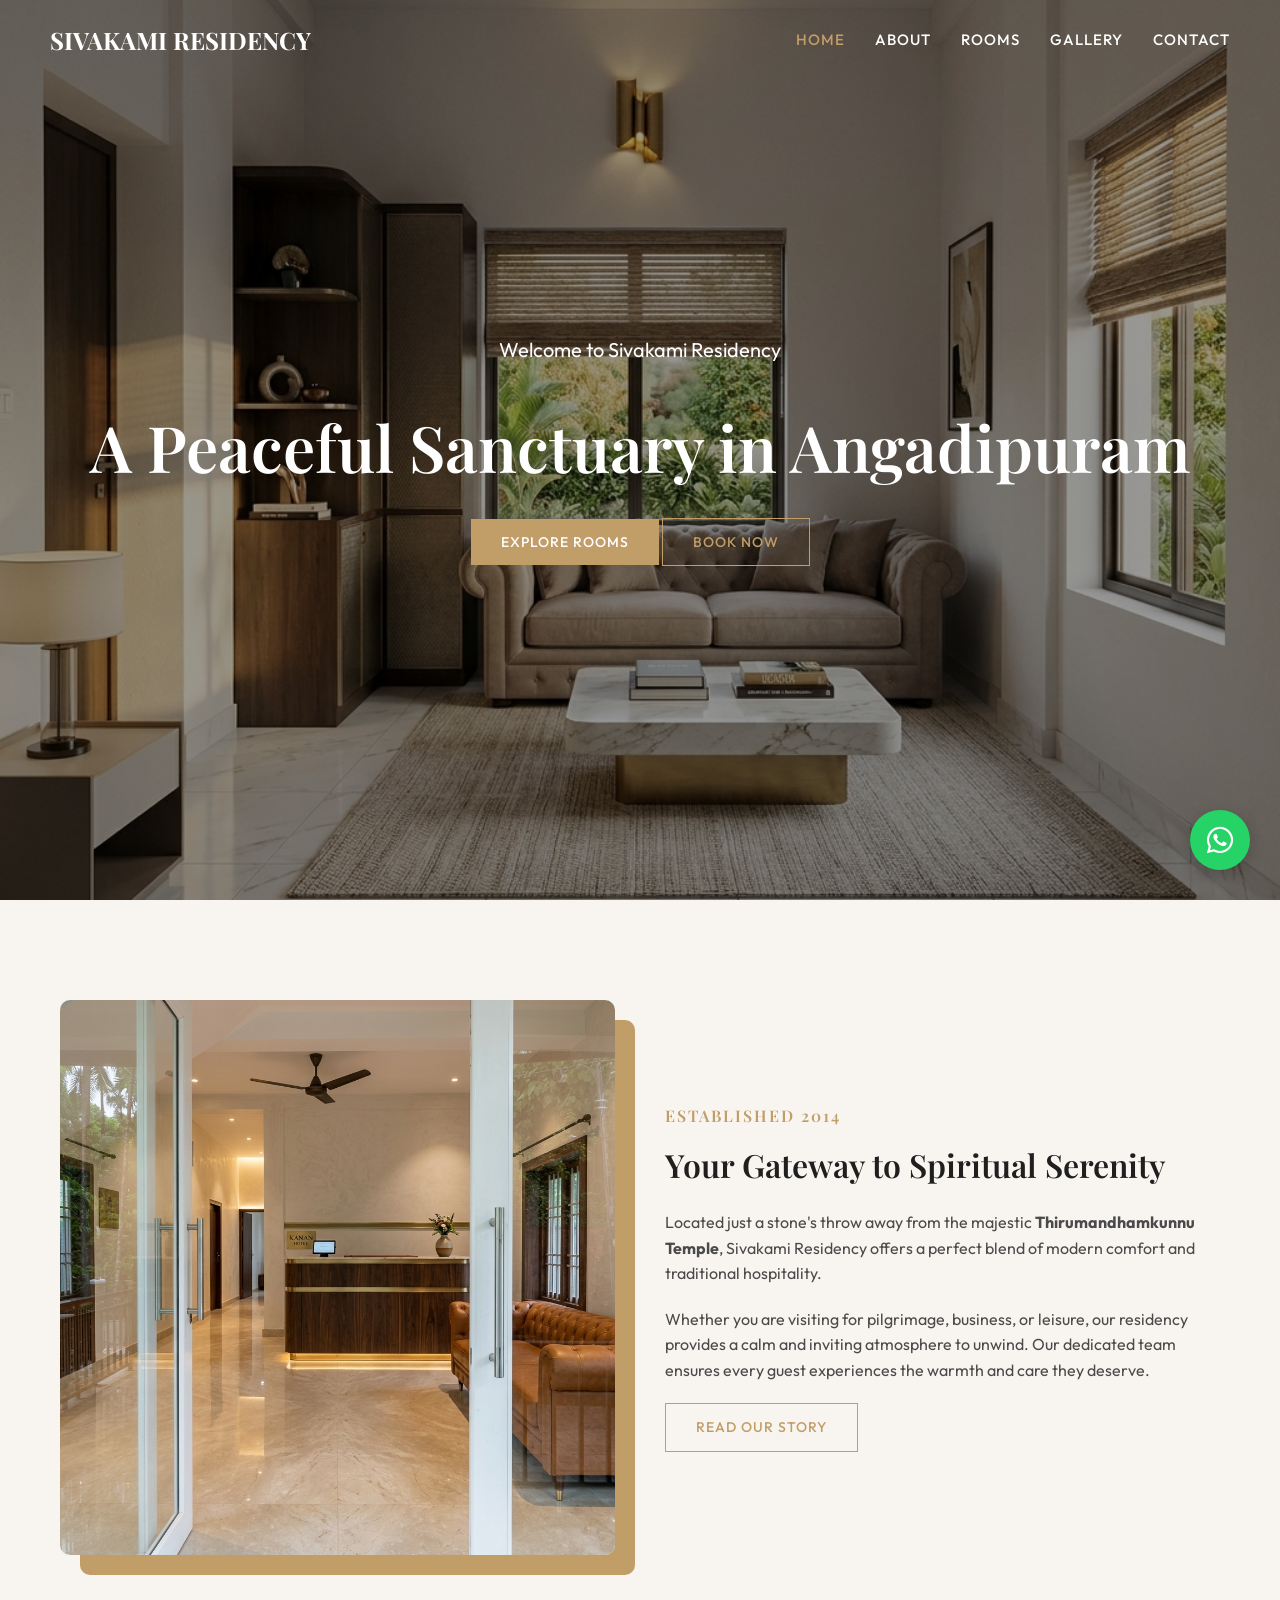
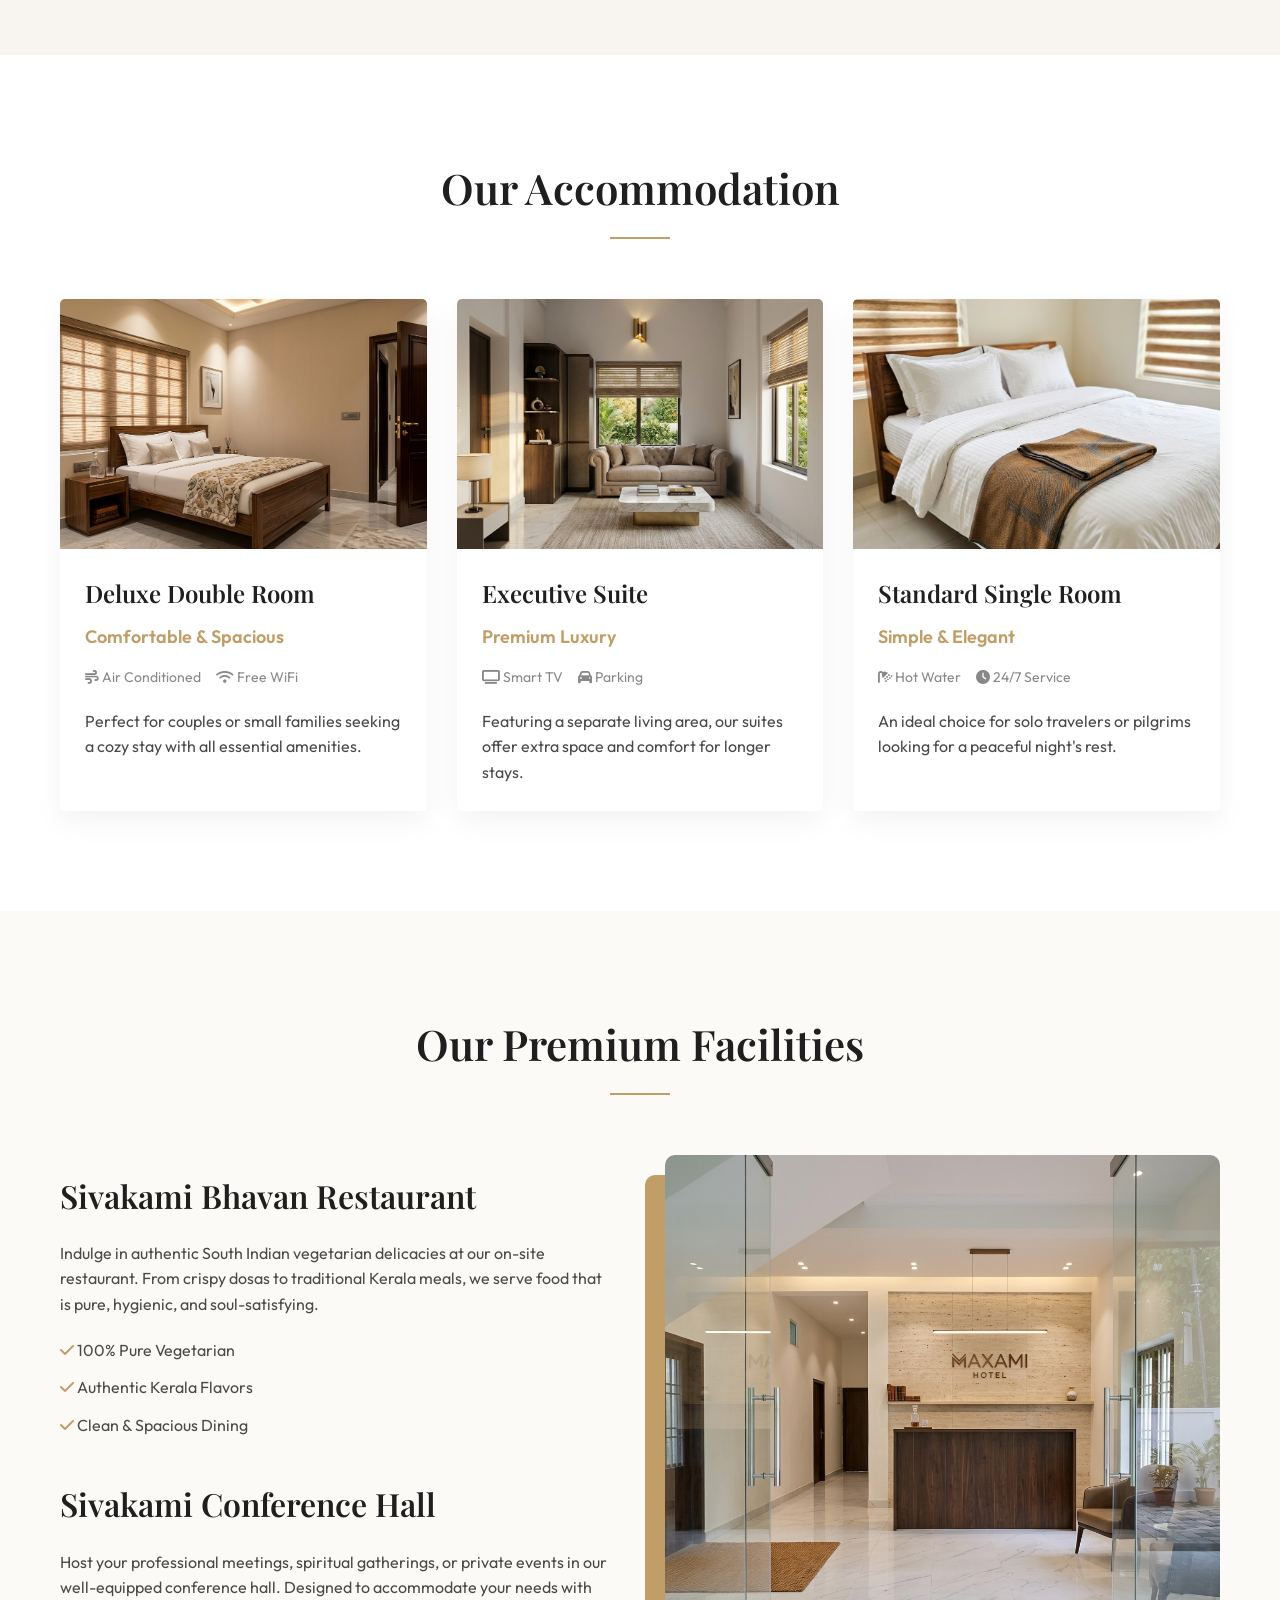
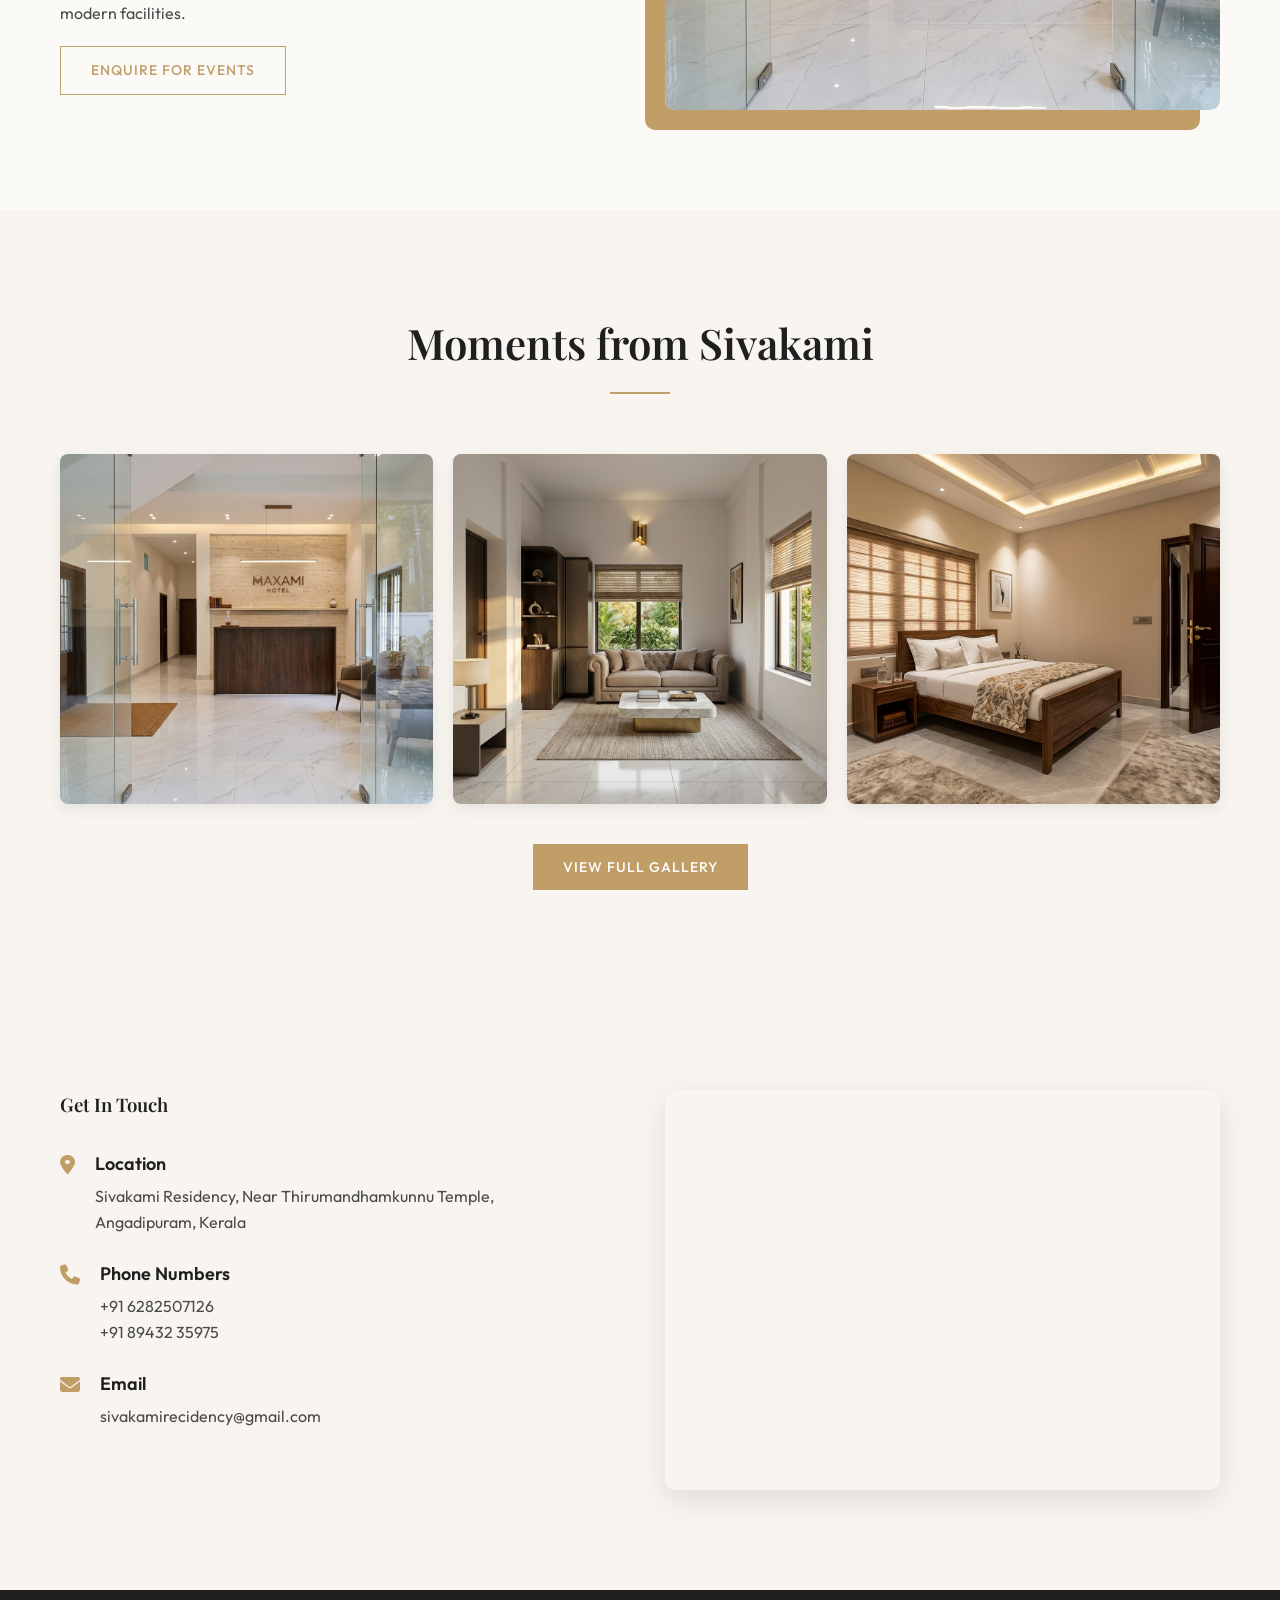
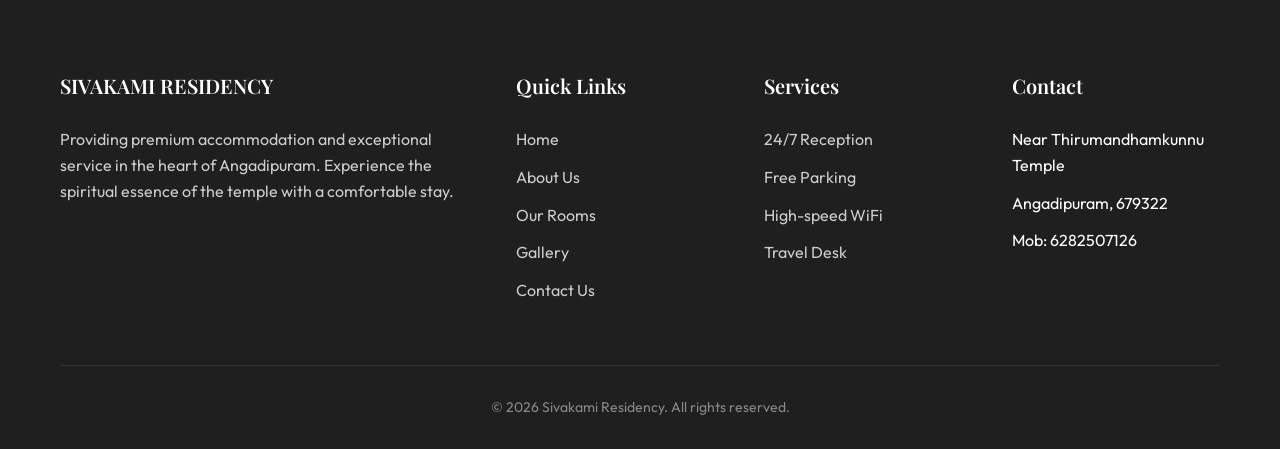
==== index.html @ 42673517 "File Upload" ====
<!DOCTYPE html>
<html lang="en">

<head>
    <meta charset="UTF-8">
    <meta name="viewport" content="width=device-width, initial-scale=1.0">
    <title>Sivakami Residency | Premium Stay near Thirumandhamkunnu Temple, Angadipuram</title>
    <meta name="description"
        content="Experience a peaceful and comfortable stay at Sivakami Residency, located near the historic Thirumandhamkunnu Temple in Angadipuram. Modern amenities, serene environment.">
    <link rel="canonical" href="https://sivakamiresidency.com/">

    <!-- Open Graph / Facebook -->
    <meta property="og:type" content="website">
    <meta property="og:url" content="https://sivakamiresidency.com/">
    <meta property="og:title" content="Sivakami Residency | Premium Stay near Thirumandhamkunnu Temple">
    <meta property="og:description"
        content="Experience a peaceful and comfortable stay at Sivakami Residency, located near the historic Thirumandhamkunnu Temple in Angadipuram.">
    <meta property="og:image" content="https://sivakamiresidency.com/assets/images/living_room.webp">

    <!-- Twitter -->
    <meta property="twitter:card" content="summary_large_image">
    <meta property="twitter:url" content="https://sivakamiresidency.com/">
    <meta property="twitter:title" content="Sivakami Residency | Premium Stay near Thirumandhamkunnu Temple">
    <meta property="twitter:description"
        content="Experience a peaceful and comfortable stay at Sivakami Residency, located near the historic Thirumandhamkunnu Temple in Angadipuram.">
    <meta property="twitter:image" content="https://sivakamiresidency.com/assets/images/living_room.webp">

    <link rel="preconnect" href="https://fonts.googleapis.com">
    <link rel="preconnect" href="https://fonts.gstatic.com" crossorigin>
    <link rel="stylesheet" href="css/style.css">
    <link rel="stylesheet" href="https://cdnjs.cloudflare.com/ajax/libs/font-awesome/6.4.0/css/all.min.css"
        integrity="sha512-iecdLmaskl7CVkqkXNQ/ZH/XLlvWZOJyj7Yy7tcenmpD1ypASozpmT/E0iPtmFIB46ZmdtAc9eNBvH0H/ZpiBw=="
        crossorigin="anonymous" referrerpolicy="no-referrer" />
</head>

<body>

    <!-- Floating WhatsApp -->
    <a href="https://wa.me/916282507126" class="whatsapp-float" target="_blank" rel="noopener"
        aria-label="Chat with us on WhatsApp">
        <i class="fa-brands fa-whatsapp" aria-hidden="true"></i>
    </a>

    <!-- Navbar -->
    <nav id="navbar">
        <a href="#" class="logo">SIVAKAMI RESIDENCY</a>
        <ul class="nav-links">
            <li><a href="index.html" class="active">Home</a></li>
            <li><a href="about.html">About</a></li>
            <li><a href="rooms.html">Rooms</a></li>
            <li><a href="gallery.html">Gallery</a></li>
            <li><a href="contact.html">Contact</a></li>
        </ul>
        <button class="mobile-toggle" id="mobile-toggle" aria-label="Toggle Navigation Menu">
            <i class="fa-solid fa-bars" aria-hidden="true"></i>
        </button>
    </nav>

    <!-- Hero Section -->
    <section id="home" class="hero">
        <div class="hero-content">
            <p>Welcome to Sivakami Residency</p>
            <h1>A Peaceful Sanctuary in Angadipuram</h1>
            <div class="hero-btns">
                <a href="#rooms" class="btn">Explore Rooms</a>
                <a href="#contact" class="btn btn-outline">Book Now</a>
            </div>
        </div>
    </section>

    <!-- About Section -->
    <section id="about">
        <div class="container">
            <div class="about-grid">
                <div class="about-image">
                    <img src="assets/images/reception_1.webp" alt="Sivakami Residency Reception">
                </div>
                <div class="about-text">
                    <p class="serif" style="color: var(--primary); letter-spacing: 2px; margin-bottom: 10px;">ESTABLISHED 2014</p>
                    <h3>Your Gateway to Spiritual Serenity</h3>
                    <p>Located just a stone's throw away from the majestic <strong>Thirumandhamkunnu Temple</strong>,
                        Sivakami Residency offers a perfect blend of modern comfort and traditional hospitality.</p>
                    <p>Whether you are visiting for pilgrimage, business, or leisure, our residency provides a calm and
                        inviting atmosphere to unwind. Our dedicated team ensures every guest experiences the warmth and
                        care they deserve.</p>
                    <a href="about.html" class="btn btn-outline">Read Our Story</a>
                </div>
            </div>
        </div>
    </section>

    <!-- Accommodation Section -->
    <section id="rooms" style="background-color: #fff;">
        <div class="container">
            <div class="section-title">
                <h2>Our Accommodation</h2>
                <div class="divider"></div>
            </div>
            <div class="room-grid">
                <!-- Room 1 -->
                <div class="room-card">
                    <div class="room-img">
                        <img src="assets/images/bedroom_1.webp" alt="Deluxe Double Room Interior" loading="lazy">
                    </div>
                    <div class="room-info">
                        <h3>Deluxe Double Room</h3>
                        <span class="price">Comfortable & Spacious</span>
                        <div class="room-features">
                            <span><i class="fa-solid fa-wind"></i> Air Conditioned</span>
                            <span><i class="fa-solid fa-wifi"></i> Free WiFi</span>
                        </div>
                        <p>Perfect for couples or small families seeking a cozy stay with all essential amenities.</p>
                    </div>
                </div>
                <!-- Room 2 -->
                <div class="room-card">
                    <div class="room-img">
                        <img src="assets/images/living_room.webp" alt="Executive Suite Living Area" loading="lazy">
                    </div>
                    <div class="room-info">
                        <h3>Executive Suite</h3>
                        <span class="price">Premium Luxury</span>
                        <div class="room-features">
                            <span><i class="fa-solid fa-tv"></i> Smart TV</span>
                            <span><i class="fa-solid fa-car"></i> Parking</span>
                        </div>
                        <p>Featuring a separate living area, our suites offer extra space and comfort for longer stays.
                        </p>
                    </div>
                </div>
                <!-- Room 3 -->
                <div class="room-card">
                    <div class="room-img">
                        <img src="assets/images/bed_close.webp" alt="Standard Single Room Bed" loading="lazy">
                    </div>
                    <div class="room-info">
                        <h3>Standard Single Room</h3>
                        <span class="price">Simple & Elegant</span>
                        <div class="room-features">
                            <span><i class="fa-solid fa-shower"></i> Hot Water</span>
                            <span><i class="fa-solid fa-clock"></i> 24/7 Service</span>
                        </div>
                        <p>An ideal choice for solo travelers or pilgrims looking for a peaceful night's rest.</p>
                    </div>
                </div>
            </div>
        </div>
    </section>

    <!-- Facilities & Dining Section -->
    <section id="facilities" style="background-color: #fcfaf7;">
        <div class="container">
            <div class="section-title">
                <h2>Our Premium Facilities</h2>
                <div class="divider"></div>
            </div>
            <div class="about-grid" style="margin-top: 40px;">
                <div class="about-text">
                    <h3>Sivakami Bhavan Restaurant</h3>
                    <p>Indulge in authentic South Indian vegetarian delicacies at our on-site restaurant. From crispy dosas to traditional Kerala meals, we serve food that is pure, hygienic, and soul-satisfying.</p>
                    <ul class="footer-links" style="color: var(--text); margin-bottom: 20px;">
                        <li><i class="fa-solid fa-check" style="color: var(--primary);"></i> 100% Pure Vegetarian</li>
                        <li><i class="fa-solid fa-check" style="color: var(--primary);"></i> Authentic Kerala Flavors</li>
                        <li><i class="fa-solid fa-check" style="color: var(--primary);"></i> Clean & Spacious Dining</li>
                    </ul>
                    
                    <h3 style="margin-top: 40px;">Sivakami Conference Hall</h3>
                    <p>Host your professional meetings, spiritual gatherings, or private events in our well-equipped conference hall. Designed to accommodate your needs with modern facilities.</p>
                    <a href="#contact" class="btn btn-outline">Enquire for Events</a>
                </div>
                <div class="about-image">
                    <img src="assets/images/reception_2.webp" alt="Dining and Events at Sivakami" loading="lazy" style="box-shadow: -20px 20px 0 var(--primary);">
                </div>
            </div>
        </div>
    </section>

    <!-- Gallery Section Teaser -->
    <section id="gallery">
        <div class="container">
            <div class="section-title">
                <h2>Moments from Sivakami</h2>
                <div class="divider"></div>
            </div>
            <div class="gallery-grid">
                <div class="gallery-item"><img src="assets/images/reception_2.webp"
                        alt="Sivakami Residency Reception Area" loading="lazy"></div>
                <div class="gallery-item"><img src="assets/images/living_room.webp" alt="Residency Living Space"
                        loading="lazy"></div>
                <div class="gallery-item"><img src="assets/images/bedroom_1.webp" alt="Comfortable Bedroom View"
                        loading="lazy"></div>
            </div>
            <div style="text-align: center; margin-top: 40px;">
                <a href="gallery.html" class="btn">View Full Gallery</a>
            </div>
        </div>
    </section>

    <!-- Contact Section -->
    <section id="contact">
        <div class="container">
            <div class="contact-grid">
                <div class="contact-info">
                    <h3>Get In Touch</h3>
                    <div class="info-item">
                        <i class="fa-solid fa-location-dot"></i>
                        <div class="info-content">
                            <h4>Location</h4>
                            <p>Sivakami Residency, Near Thirumandhamkunnu Temple,<br>Angadipuram, Kerala</p>
                        </div>
                    </div>
                    <div class="info-item">
                        <i class="fa-solid fa-phone"></i>
                        <div class="info-content">
                            <h4>Phone Numbers</h4>
                            <p><a href="tel:+916282507126">+91 6282507126</a></p>
                            <p><a href="tel:+918943235975">+91 89432 35975</a></p>
                        </div>
                    </div>
                    <div class="info-item">
                        <i class="fa-solid fa-envelope"></i>
                        <div class="info-content">
                            <h4>Email</h4>
                            <p><a href="mailto:sivakamirecidency@gmail.com">sivakamirecidency@gmail.com</a></p>
                        </div>
                    </div>
                </div>
                <!-- Map Integration (Now on the right) -->
                <div class="map-container" style="border-radius: 10px; overflow: hidden; box-shadow: 0 10px 30px rgba(0,0,0,0.1); height: 100%; min-height: 400px;">
                    <iframe 
                        src="https://maps.google.com/maps?q=10.980045844305605,76.20141394232101&z=17&t=k&output=embed" 
                        width="100%" 
                        height="100%" 
                        style="border:0;" 
                        allowfullscreen="" 
                        loading="lazy" 
                        referrerpolicy="no-referrer-when-downgrade">
                    </iframe>
                </div>
            </div>
        </div>
    </section>

    <!-- Footer -->
    <footer>
        <div class="container">
            <div class="footer-grid">
                <div class="footer-col">
                    <h4 class="serif">SIVAKAMI RESIDENCY</h4>
                    <p>Providing premium accommodation and exceptional service in the heart of Angadipuram. Experience
                        the spiritual essence of the temple with a comfortable stay.</p>
                </div>
                <div class="footer-col">
                    <h4>Quick Links</h4>
                    <ul class="footer-links">
                        <li><a href="index.html">Home</a></li>
                        <li><a href="about.html">About Us</a></li>
                        <li><a href="rooms.html">Our Rooms</a></li>
                        <li><a href="gallery.html">Gallery</a></li>
                        <li><a href="contact.html">Contact Us</a></li>
                    </ul>
                </div>
                <div class="footer-col">
                    <h4>Services</h4>
                    <ul class="footer-links">
                        <li><a href="#">24/7 Reception</a></li>
                        <li><a href="#">Free Parking</a></li>
                        <li><a href="#">High-speed WiFi</a></li>
                        <li><a href="#">Travel Desk</a></li>
                    </ul>
                </div>
                <div class="footer-col">
                    <h4>Contact</h4>
                    <ul class="footer-links">
                        <li>Near Thirumandhamkunnu Temple</li>
                        <li>Angadipuram, 679322</li>
                        <li>Mob: 6282507126</li>
                    </ul>
                </div>
            </div>
            <div class="footer-bottom">
                <p>&copy; 2026 Sivakami Residency. All rights reserved.</p>
            </div>
        </div>
    </footer>

    <script src="js/main.js"></script>
</body>

</html>
---- css/style.css ----
@import url('https://fonts.googleapis.com/css2?family=Playfair+Display:wght@400;600;700&family=Outfit:wght@300;400;500;600&display=swap');

:root {
    --primary: #C19D68;
    --primary-dark: #A6824D;
    --secondary: #1F1F1F;
    --text: #4A4A4A;
    --text-light: #888888;
    --bg: #F8F5F0;
    --white: #FFFFFF;
    --transition: all 0.3s ease;
    --header-height: 80px;
}

.whatsapp-float {
    position: fixed;
    bottom: 30px;
    right: 30px;
    width: 60px;
    height: 60px;
    background-color: #25d366;
    color: #fff;
    border-radius: 50%;
    display: flex;
    align-items: center;
    justify-content: center;
    font-size: 30px;
    box-shadow: 0 4px 15px rgba(0,0,0,0.2);
    z-index: 1001;
    transition: var(--transition);
}

.whatsapp-float:hover {
    transform: scale(1.1);
    background-color: #128c7e;
}

* {
    margin: 0;
    padding: 0;
    box-sizing: border-box;
}

html {
    scroll-behavior: smooth;
}

body {
    font-family: 'Outfit', sans-serif;
    color: var(--text);
    background-color: var(--bg);
    line-height: 1.6;
    overflow-x: hidden;
}

h1, h2, h3, h4, .serif {
    font-family: 'Playfair Display', serif;
    color: var(--secondary);
    font-weight: 600;
}

a {
    text-decoration: none;
    color: inherit;
    transition: var(--transition);
}

ul {
    list-style: none;
}

img {
    max-width: 100%;
    height: auto;
    display: block;
}

.container {
    max-width: 1200px;
    margin: 0 auto;
    padding: 0 20px;
}

.btn {
    display: inline-block;
    padding: 12px 30px;
    background-color: var(--primary);
    color: var(--white);
    font-weight: 500;
    border: none;
    cursor: pointer;
    transition: var(--transition);
    text-transform: uppercase;
    letter-spacing: 1px;
    font-size: 14px;
}

.btn:hover {
    background-color: var(--primary-dark);
    transform: translateY(-2px);
}

.btn-outline {
    background-color: transparent;
    border: 1px solid var(--primary);
    color: var(--primary);
}

.btn-outline:hover {
    background-color: var(--primary);
    color: var(--white);
}

/* Navbar */
nav {
    position: fixed;
    top: 0;
    left: 0;
    width: 100%;
    height: var(--header-height);
    display: flex;
    align-items: center;
    justify-content: space-between;
    padding: 0 50px;
    z-index: 1000;
    transition: var(--transition);
}

nav.scrolled {
    background-color: rgba(255, 255, 255, 0.95);
    backdrop-filter: blur(10px);
    box-shadow: 0 5px 20px rgba(0,0,0,0.1);
    height: 70px;
}

.logo {
    font-size: 24px;
    font-weight: 700;
    color: var(--white);
    font-family: 'Playfair Display', serif;
}

nav.scrolled .logo {
    color: var(--secondary);
}

.nav-links {
    display: flex;
    gap: 30px;
}

.nav-links a {
    color: var(--white);
    font-weight: 500;
    font-size: 15px;
    text-transform: uppercase;
    letter-spacing: 1px;
}

nav.scrolled .nav-links a {
    color: var(--secondary);
}

.nav-links a:hover, .nav-links a.active {
    color: var(--primary) !important;
}

.mobile-toggle {
    display: none;
    color: var(--white);
    font-size: 24px;
    cursor: pointer;
}

nav.scrolled .mobile-toggle {
    color: var(--secondary);
}

/* Hero Section */
.hero {
    height: 100vh;
    background: linear-gradient(rgba(0,0,0,0.4), rgba(0,0,0,0.4)), url('../assets/images/living_room.webp');
    background-size: cover;
    background-position: center;
    display: flex;
    align-items: center;
    justify-content: center;
    text-align: center;
    color: var(--white);
}

.hero-content h1 {
    font-size: 64px;
    color: var(--white);
    margin-bottom: 20px;
    opacity: 0;
    transform: translateY(30px);
    animation: fadeInUp 1s forwards 0.5s;
}

.hero-content p {
    font-size: 20px;
    margin-bottom: 30px;
    opacity: 0;
    transform: translateY(30px);
    animation: fadeInUp 1s forwards 0.8s;
}

.hero-btns {
    opacity: 0;
    transform: translateY(30px);
    animation: fadeInUp 1s forwards 1.1s;
}

@keyframes fadeInUp {
    to {
        opacity: 1;
        transform: translateY(0);
    }
}

/* Section Common */
section {
    padding: 100px 0;
}

.section-title {
    text-align: center;
    margin-bottom: 60px;
}

.section-title h2 {
    font-size: 42px;
    margin-bottom: 15px;
}

.section-title .divider {
    width: 60px;
    height: 2px;
    background-color: var(--primary);
    margin: 0 auto;
    transition: width 0.5s ease;
}

section:hover .section-title .divider {
    width: 120px;
}

/* About Section */
.about-grid {
    display: grid;
    grid-template-columns: 1fr 1fr;
    gap: 50px;
    align-items: center;
}

.about-text h3 {
    font-size: 32px;
    margin-bottom: 20px;
}

.about-text p {
    margin-bottom: 20px;
    color: var(--text);
}

.about-image img {
    border-radius: 10px;
    box-shadow: 20px 20px 0 var(--primary);
}

/* Accommodation Section */
.room-grid {
    display: grid;
    grid-template-columns: repeat(auto-fit, minmax(350px, 1fr));
    gap: 30px;
}

.room-card {
    background-color: var(--white);
    border-radius: 5px;
    overflow: hidden;
    box-shadow: 0 10px 30px rgba(0,0,0,0.05);
    transition: var(--transition);
}

.room-card:hover {
    transform: translateY(-10px);
}

.room-img {
    height: 250px;
    overflow: hidden;
}

.room-img img {
    width: 100%;
    height: 100%;
    object-fit: cover;
    transition: transform 0.5s ease;
}

.room-card:hover .room-img img {
    transform: scale(1.1);
}

.room-info {
    padding: 25px;
}

.room-info h3 {
    font-size: 24px;
    margin-bottom: 10px;
}

.room-info .price {
    color: var(--primary);
    font-weight: 600;
    font-size: 18px;
    margin-bottom: 15px;
    display: block;
}

.room-features {
    display: flex;
    gap: 15px;
    font-size: 14px;
    color: var(--text-light);
    margin-bottom: 20px;
}

/* Gallery Section */
.gallery-grid {
    display: grid;
    grid-template-columns: repeat(auto-fit, minmax(300px, 1fr));
    gap: 20px;
}

.gallery-item {
    height: 350px;
    overflow: hidden;
    border-radius: 8px;
    cursor: pointer;
    box-shadow: 0 5px 15px rgba(0,0,0,0.08);
}

.gallery-item img {
    width: 100%;
    height: 100%;
    object-fit: cover;
    transition: var(--transition);
}

.gallery-item:hover img {
    transform: scale(1.05);
    filter: brightness(0.9);
}

/* Feature specific gallery sizing removed to maintain grid uniformity */
/* .gallery-item:nth-child(1) { grid-column: span 2; } */
/* .gallery-item:nth-child(4) { grid-column: span 2; } */

/* Contact Section */
.contact-grid {
    display: grid;
    grid-template-columns: 1fr 1fr;
    gap: 50px;
}

.contact-info h3 {
    margin-bottom: 30px;
}

.info-item {
    display: flex;
    gap: 20px;
    margin-bottom: 25px;
}

.info-item i {
    color: var(--primary);
    font-size: 20px;
    margin-top: 5px;
}

.info-content h4 {
    font-family: 'Outfit', sans-serif;
    font-size: 18px;
    margin-bottom: 5px;
}

.contact-form {
    background-color: var(--white);
    padding: 40px;
    border-radius: 5px;
    box-shadow: 0 10px 40px rgba(0,0,0,0.05);
}

.form-group {
    margin-bottom: 20px;
}

.form-group input, .form-group textarea {
    width: 100%;
    padding: 12px 15px;
    border: 1px solid #ddd;
    border-radius: 4px;
    font-family: inherit;
    font-size: 15px;
}

.form-group textarea {
    height: 120px;
    resize: none;
}

/* Footer */
footer {
    background-color: var(--secondary);
    color: var(--white);
    padding: 80px 0 30px;
}

.footer-grid {
    display: grid;
    grid-template-columns: 2fr 1fr 1fr 1fr;
    gap: 40px;
    margin-bottom: 50px;
}

.footer-col h4 {
    color: var(--white);
    font-size: 20px;
    margin-bottom: 25px;
}

.footer-col p {
    color: #ccc;
    margin-bottom: 20px;
}

.footer-links li {
    margin-bottom: 12px;
}

.footer-links a {
    color: #ccc;
}

.footer-links a:hover {
    color: var(--primary);
    padding-left: 5px;
}

.footer-bottom {
    border-top: 1px solid #333;
    padding-top: 30px;
    text-align: center;
    color: #888;
    font-size: 14px;
}

/* Responsive */
@media (max-width: 992px) {
    .about-grid, .contact-grid {
        grid-template-columns: 1fr;
    }
    .footer-grid {
        grid-template-columns: 1fr 1fr;
    }
    .hero-content h1 {
        font-size: 48px;
    }
}

@media (max-width: 768px) {
    section {
        padding: 60px 0;
    }
    .section-title h2 {
        font-size: 32px;
    }
    nav {
        padding: 0 20px;
        background-color: rgba(255, 255, 255, 0.95);
        backdrop-filter: blur(5px);
        height: 60px;
    }
    .logo {
        color: var(--secondary);
        font-size: 18px;
    }
    .nav-links {
        display: none;
    }
    .mobile-toggle {
        display: block;
        color: var(--secondary);
    }
    .gallery-grid {
        grid-template-columns: 1fr;
    }
    .room-card {
        margin-bottom: 20px;
    }
    .room-info {
        padding: 20px;
    }
}
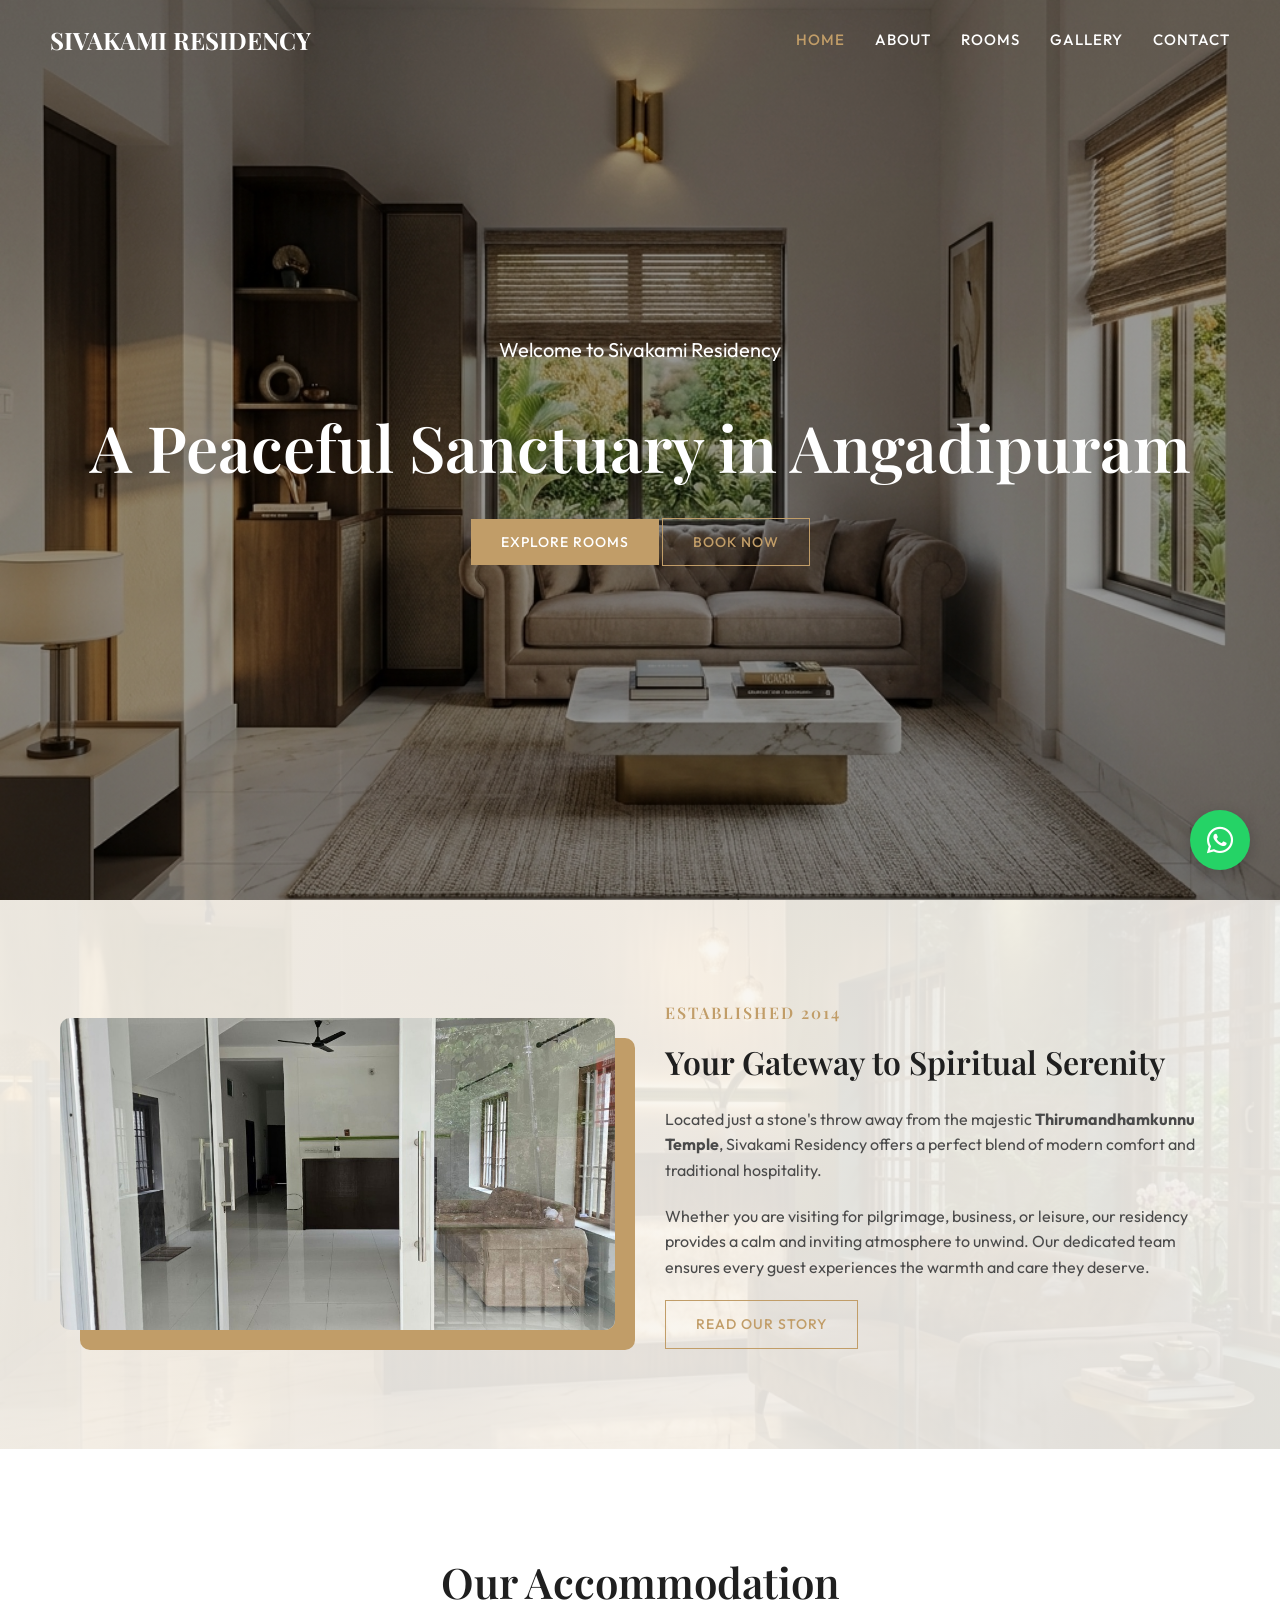
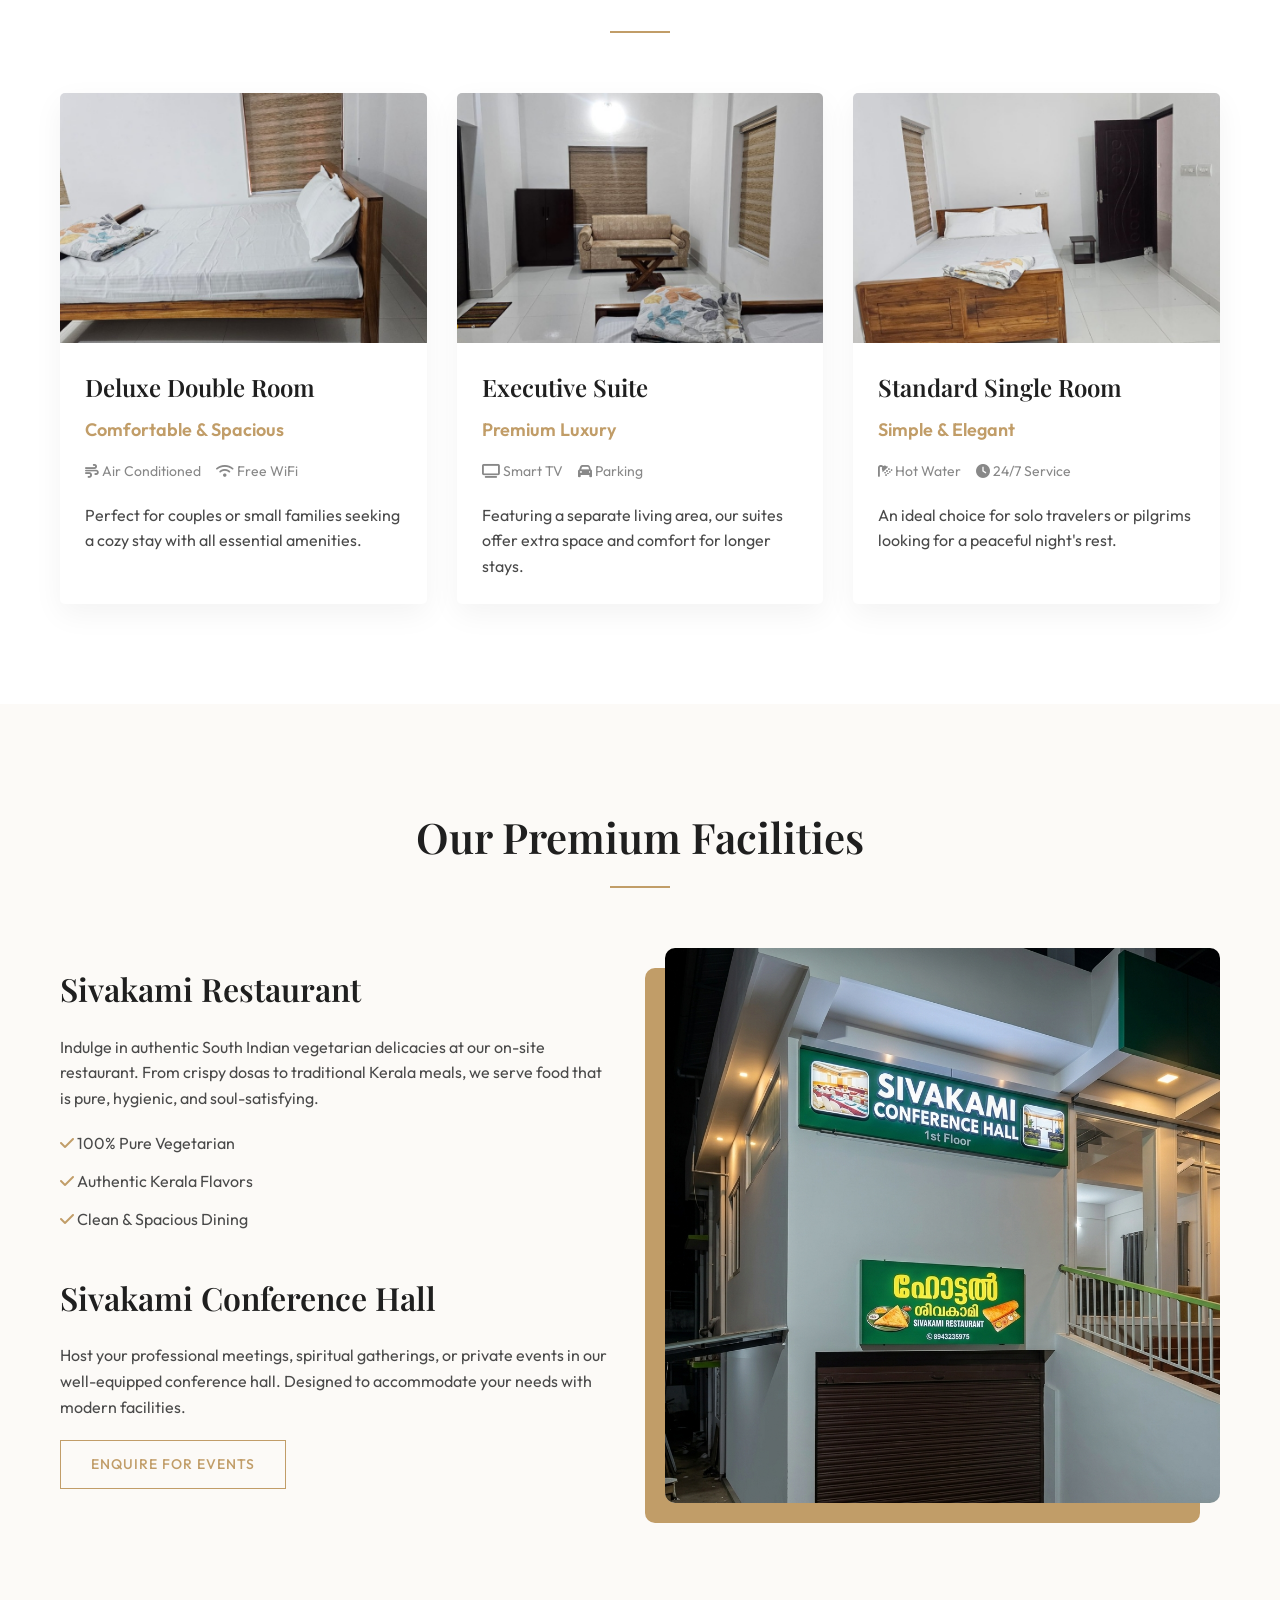
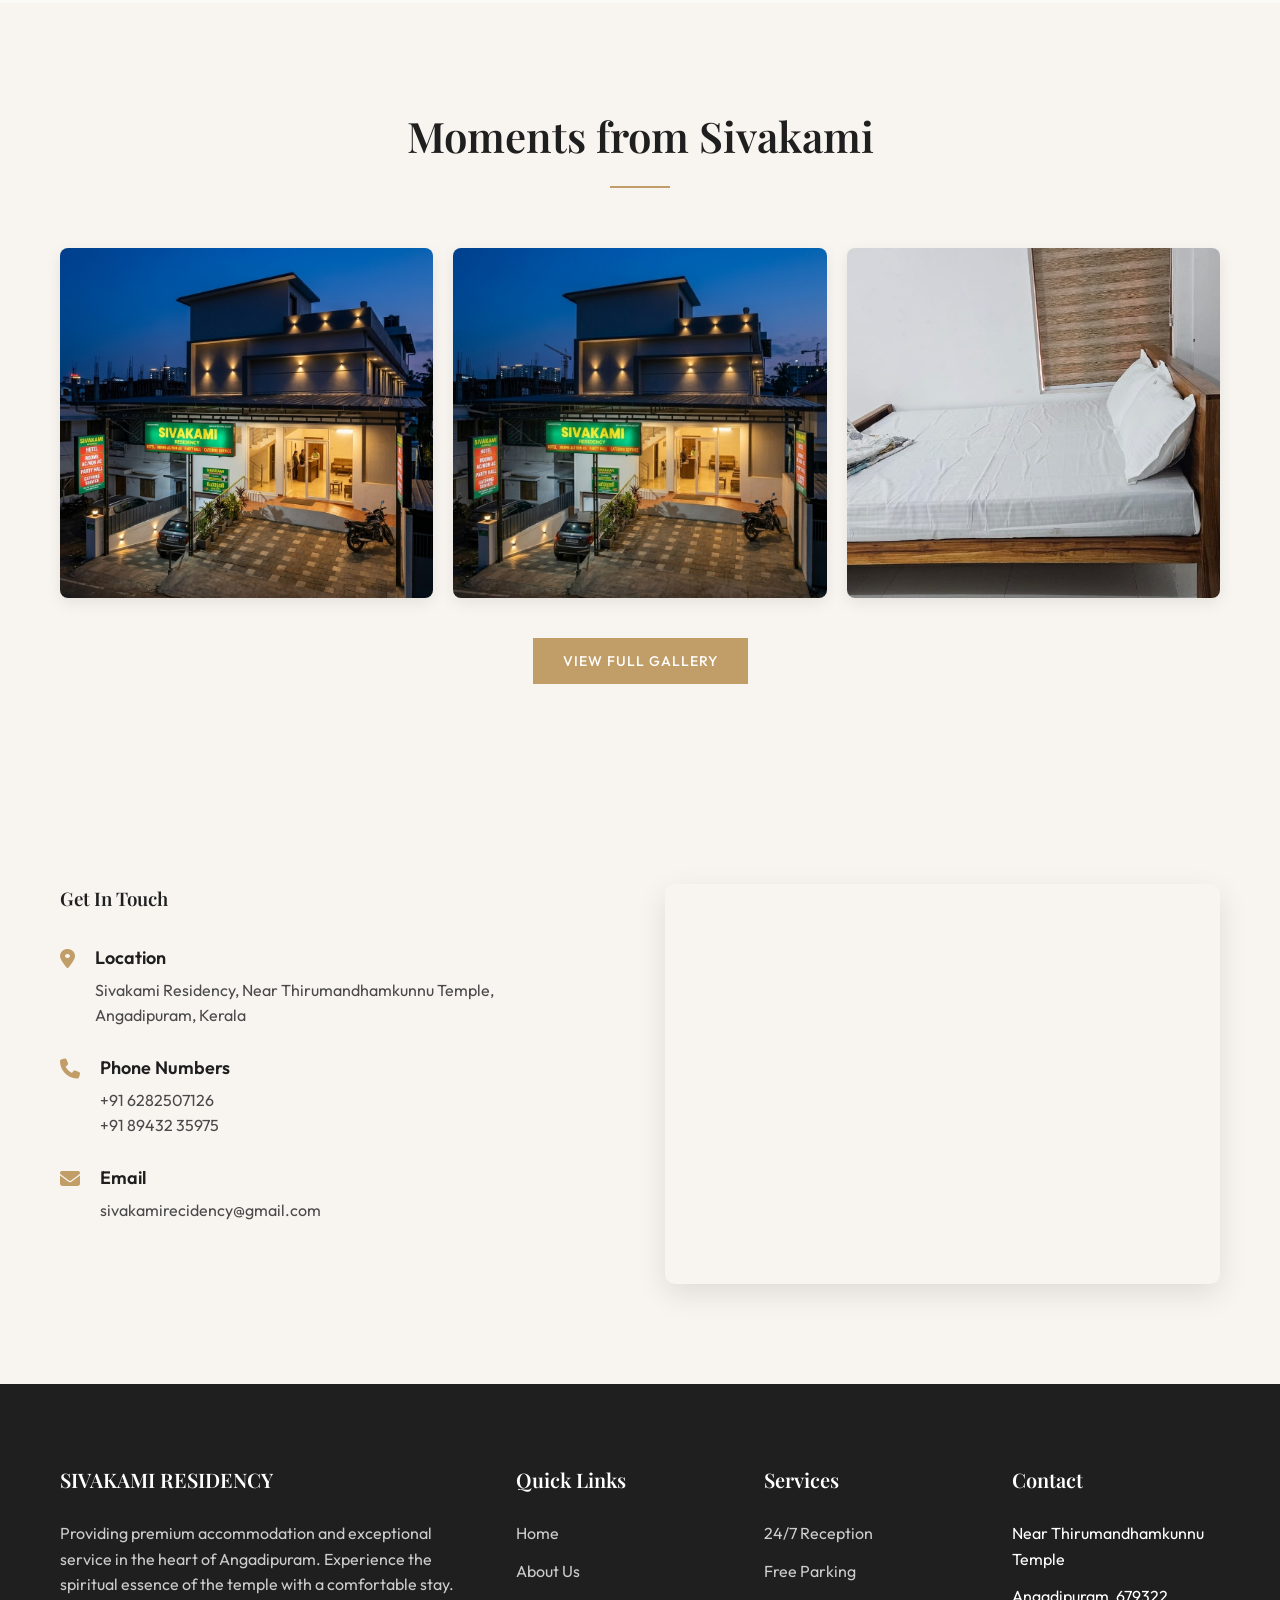
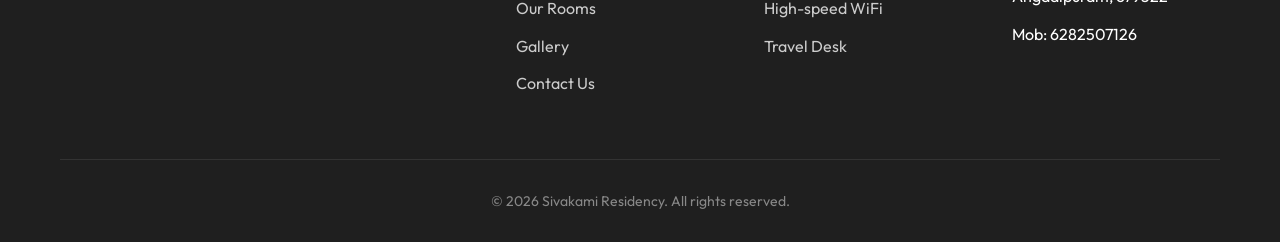
==== commit e35095a3: "Update photos" ====
--- a/index.html
+++ b/index.html
@@ -4,10 +4,53 @@
 <head>
     <meta charset="UTF-8">
     <meta name="viewport" content="width=device-width, initial-scale=1.0">
-    <title>Sivakami Residency | Premium Stay near Thirumandhamkunnu Temple, Angadipuram</title>
-    <meta name="description"
-        content="Experience a peaceful and comfortable stay at Sivakami Residency, located near the historic Thirumandhamkunnu Temple in Angadipuram. Modern amenities, serene environment.">
+    <title>Sivakami Residency | Premium Stay Near Thirumandhamkunnu Temple Angadipuram</title>
+    <meta name="description" content="Experience spiritual serenity at Sivakami Residency, Angadipuram. Luxury rooms, authentic vegetarian dining, and conference hall facilities located right near Thirumandhamkunnu Temple. Book your stay today!">
     <link rel="canonical" href="https://sivakamiresidency.com/">
+
+    <!-- Structured Data (Schema.org) -->
+    <script type="application/ld+json">
+    {
+      "@context": "https://schema.org",
+      "@type": "Hotel",
+      "name": "Sivakami Residency",
+      "description": "Premium accommodation in Angadipuram near Thirumandhamkunnu Temple. High-quality rooms, Sivakami Restaurant, and conference hall facilities.",
+      "address": {
+        "@type": "PostalAddress",
+        "streetAddress": "Near Thirumandhamkunnu Temple",
+        "addressLocality": "Angadipuram",
+        "addressRegion": "Kerala",
+        "postalCode": "679322",
+        "addressCountry": "IN"
+      },
+      "telephone": "+916282507126",
+      "email": "sivakamirecidency@gmail.com",
+      "url": "https://sivakamiresidency.com/",
+      "image": "https://sivakamiresidency.com/assets/images/gallery_9.webp",
+      "priceRange": "$$",
+      "starRating": {
+        "@type": "Rating",
+        "ratingValue": "4"
+      },
+      "amenityFeature": [
+        {
+          "@type": "LocationFeatureSpecification",
+          "name": "Free WiFi",
+          "value": true
+        },
+        {
+          "@type": "LocationFeatureSpecification",
+          "name": "Restaurant",
+          "value": true
+        },
+        {
+          "@type": "LocationFeatureSpecification",
+          "name": "Conference Hall",
+          "value": true
+        }
+      ]
+    }
+    </script>
 
     <!-- Open Graph / Facebook -->
     <meta property="og:type" content="website">
@@ -15,7 +58,7 @@
     <meta property="og:title" content="Sivakami Residency | Premium Stay near Thirumandhamkunnu Temple">
     <meta property="og:description"
         content="Experience a peaceful and comfortable stay at Sivakami Residency, located near the historic Thirumandhamkunnu Temple in Angadipuram.">
-    <meta property="og:image" content="https://sivakamiresidency.com/assets/images/living_room.webp">
+    <meta property="og:image" content="https://sivakamiresidency.com/assets/images/gallery_9.webp">
 
     <!-- Twitter -->
     <meta property="twitter:card" content="summary_large_image">
@@ -23,7 +66,7 @@
     <meta property="twitter:title" content="Sivakami Residency | Premium Stay near Thirumandhamkunnu Temple">
     <meta property="twitter:description"
         content="Experience a peaceful and comfortable stay at Sivakami Residency, located near the historic Thirumandhamkunnu Temple in Angadipuram.">
-    <meta property="twitter:image" content="https://sivakamiresidency.com/assets/images/living_room.webp">
+    <meta property="twitter:image" content="https://sivakamiresidency.com/assets/images/gallery_9.webp">
 
     <link rel="preconnect" href="https://fonts.googleapis.com">
     <link rel="preconnect" href="https://fonts.gstatic.com" crossorigin>
@@ -40,6 +83,8 @@
         aria-label="Chat with us on WhatsApp">
         <i class="fa-brands fa-whatsapp" aria-hidden="true"></i>
     </a>
+
+    <!-- Floating Social Links (Left) -->
 
     <!-- Navbar -->
     <nav id="navbar">
@@ -69,11 +114,11 @@
     </section>
 
     <!-- About Section -->
-    <section id="about">
+    <section id="about" style="background: linear-gradient(rgba(248, 245, 240, 0.9), rgba(248, 245, 240, 0.9)), url('assets/images/gallery_6.webp') center/cover fixed;">
         <div class="container">
             <div class="about-grid">
                 <div class="about-image">
-                    <img src="assets/images/reception_1.webp" alt="Sivakami Residency Reception">
+                    <img src="assets/images/original_reception.webp" alt="Sivakami Residency Reception">
                 </div>
                 <div class="about-text">
                     <p class="serif" style="color: var(--primary); letter-spacing: 2px; margin-bottom: 10px;">ESTABLISHED 2014</p>
@@ -97,10 +142,9 @@
                 <div class="divider"></div>
             </div>
             <div class="room-grid">
-                <!-- Room 1 -->
                 <div class="room-card">
                     <div class="room-img">
-                        <img src="assets/images/bedroom_1.webp" alt="Deluxe Double Room Interior" loading="lazy">
+                        <img src="assets/images/original_bedroom_1.webp" alt="Deluxe Double Room Interior" loading="lazy">
                     </div>
                     <div class="room-info">
                         <h3>Deluxe Double Room</h3>
@@ -115,7 +159,7 @@
                 <!-- Room 2 -->
                 <div class="room-card">
                     <div class="room-img">
-                        <img src="assets/images/living_room.webp" alt="Executive Suite Living Area" loading="lazy">
+                        <img src="assets/images/original_living_room.webp" alt="Executive Suite Living Area" loading="lazy">
                     </div>
                     <div class="room-info">
                         <h3>Executive Suite</h3>
@@ -131,7 +175,7 @@
                 <!-- Room 3 -->
                 <div class="room-card">
                     <div class="room-img">
-                        <img src="assets/images/bed_close.webp" alt="Standard Single Room Bed" loading="lazy">
+                        <img src="assets/images/original_bedroom_2.webp" alt="Standard Single Room Bed" loading="lazy">
                     </div>
                     <div class="room-info">
                         <h3>Standard Single Room</h3>
@@ -156,7 +200,7 @@
             </div>
             <div class="about-grid" style="margin-top: 40px;">
                 <div class="about-text">
-                    <h3>Sivakami Bhavan Restaurant</h3>
+                    <h3>Sivakami Restaurant</h3>
                     <p>Indulge in authentic South Indian vegetarian delicacies at our on-site restaurant. From crispy dosas to traditional Kerala meals, we serve food that is pure, hygienic, and soul-satisfying.</p>
                     <ul class="footer-links" style="color: var(--text); margin-bottom: 20px;">
                         <li><i class="fa-solid fa-check" style="color: var(--primary);"></i> 100% Pure Vegetarian</li>
@@ -169,7 +213,7 @@
                     <a href="#contact" class="btn btn-outline">Enquire for Events</a>
                 </div>
                 <div class="about-image">
-                    <img src="assets/images/reception_2.webp" alt="Dining and Events at Sivakami" loading="lazy" style="box-shadow: -20px 20px 0 var(--primary);">
+                    <img src="assets/images/gallery_3.webp" alt="Dining and Events at Sivakami" loading="lazy" style="box-shadow: -20px 20px 0 var(--primary);">
                 </div>
             </div>
         </div>
@@ -183,11 +227,11 @@
                 <div class="divider"></div>
             </div>
             <div class="gallery-grid">
-                <div class="gallery-item"><img src="assets/images/reception_2.webp"
-                        alt="Sivakami Residency Reception Area" loading="lazy"></div>
-                <div class="gallery-item"><img src="assets/images/living_room.webp" alt="Residency Living Space"
+                <div class="gallery-item"><img src="assets/images/gallery_5.webp"
+                        alt="Sivakami Residency Entrance" loading="lazy"></div>
+                <div class="gallery-item"><img src="assets/images/gallery_9.webp" alt="Sivakami Residency Front View"
                         loading="lazy"></div>
-                <div class="gallery-item"><img src="assets/images/bedroom_1.webp" alt="Comfortable Bedroom View"
+                <div class="gallery-item"><img src="assets/images/original_bedroom_1.webp" alt="Premium Bedroom"
                         loading="lazy"></div>
             </div>
             <div style="text-align: center; margin-top: 40px;">
--- a/css/style.css
+++ b/css/style.css
@@ -127,7 +127,7 @@
 }
 
 nav.scrolled {
-    background-color: rgba(255, 255, 255, 0.95);
+    background-color: rgba(255, 255, 255, 0.98);
     backdrop-filter: blur(10px);
     box-shadow: 0 5px 20px rgba(0,0,0,0.1);
     height: 70px;
@@ -162,7 +162,7 @@
 }
 
 .nav-links a:hover, .nav-links a.active {
-    color: var(--primary) !important;
+    color: var(--primary);
 }
 
 .mobile-toggle {
@@ -460,16 +460,14 @@
     font-size: 14px;
 }
 
-/* Responsive */
+/* Responsive Design */
 @media (max-width: 992px) {
-    .about-grid, .contact-grid {
-        grid-template-columns: 1fr;
-    }
+    .hero-content h1 {
+        font-size: 48px;
+    }
+    
     .footer-grid {
         grid-template-columns: 1fr 1fr;
-    }
-    .hero-content h1 {
-        font-size: 48px;
     }
 }
 
@@ -477,33 +475,105 @@
     section {
         padding: 60px 0;
     }
+
+    .container {
+        padding: 0 20px;
+    }
+
     .section-title h2 {
-        font-size: 32px;
-    }
+        font-size: 30px;
+    }
+
+    .hero-content h1 {
+        font-size: 36px;
+    }
+
+    .hero-content p {
+        font-size: 16px;
+    }
+
+    /* Navbar Mobile Styles */
     nav {
         padding: 0 20px;
-        background-color: rgba(255, 255, 255, 0.95);
-        backdrop-filter: blur(5px);
         height: 60px;
     }
+
+    nav.scrolled {
+        background-color: rgba(255, 255, 255, 0.98);
+        backdrop-filter: blur(10px);
+        box-shadow: 0 2px 10px rgba(0,0,0,0.1);
+    }
+
     .logo {
-        color: var(--secondary);
+        color: var(--secondary) !important;
         font-size: 18px;
     }
+
     .nav-links {
-        display: none;
-    }
+        display: none; /* Hidden by default on mobile */
+        flex-direction: column;
+        position: absolute;
+        top: 100%;
+        left: 0;
+        width: 100%;
+        background-color: rgba(255, 255, 255, 0.98);
+        backdrop-filter: blur(10px);
+        padding: 30px 20px;
+        box-shadow: 0 15px 30px rgba(0,0,0,0.1);
+    }
+
+    .nav-links.active {
+        display: flex; /* Shown when active */
+    }
+
+    .nav-links a {
+        color: var(--secondary) !important;
+        padding: 15px 0;
+        border-bottom: 1px solid rgba(0,0,0,0.05);
+        width: 100%;
+    }
+
     .mobile-toggle {
         display: block;
-        color: var(--secondary);
-    }
-    .gallery-grid {
+        color: var(--secondary) !important;
+    }
+
+    /* Grid Stacking */
+    .about-grid, .contact-grid, .room-grid, .gallery-grid {
+        grid-template-columns: 1fr !important;
+        gap: 30px;
+    }
+
+    .room-img {
+        height: 200px;
+    }
+
+    .gallery-item {
+        height: 300px;
+    }
+
+
+    .whatsapp-float {
+        width: 50px;
+        height: 50px;
+        bottom: 20px;
+        right: 20px;
+        font-size: 24px;
+    }
+
+    .footer-grid {
         grid-template-columns: 1fr;
-    }
-    .room-card {
-        margin-bottom: 20px;
-    }
-    .room-info {
-        padding: 20px;
-    }
-}
+        gap: 30px;
+    }
+}
+
+@media (max-width: 480px) {
+    .hero-content h1 {
+        font-size: 28px;
+    }
+    
+    .btn {
+        padding: 10px 20px;
+        font-size: 13px;
+    }
+}
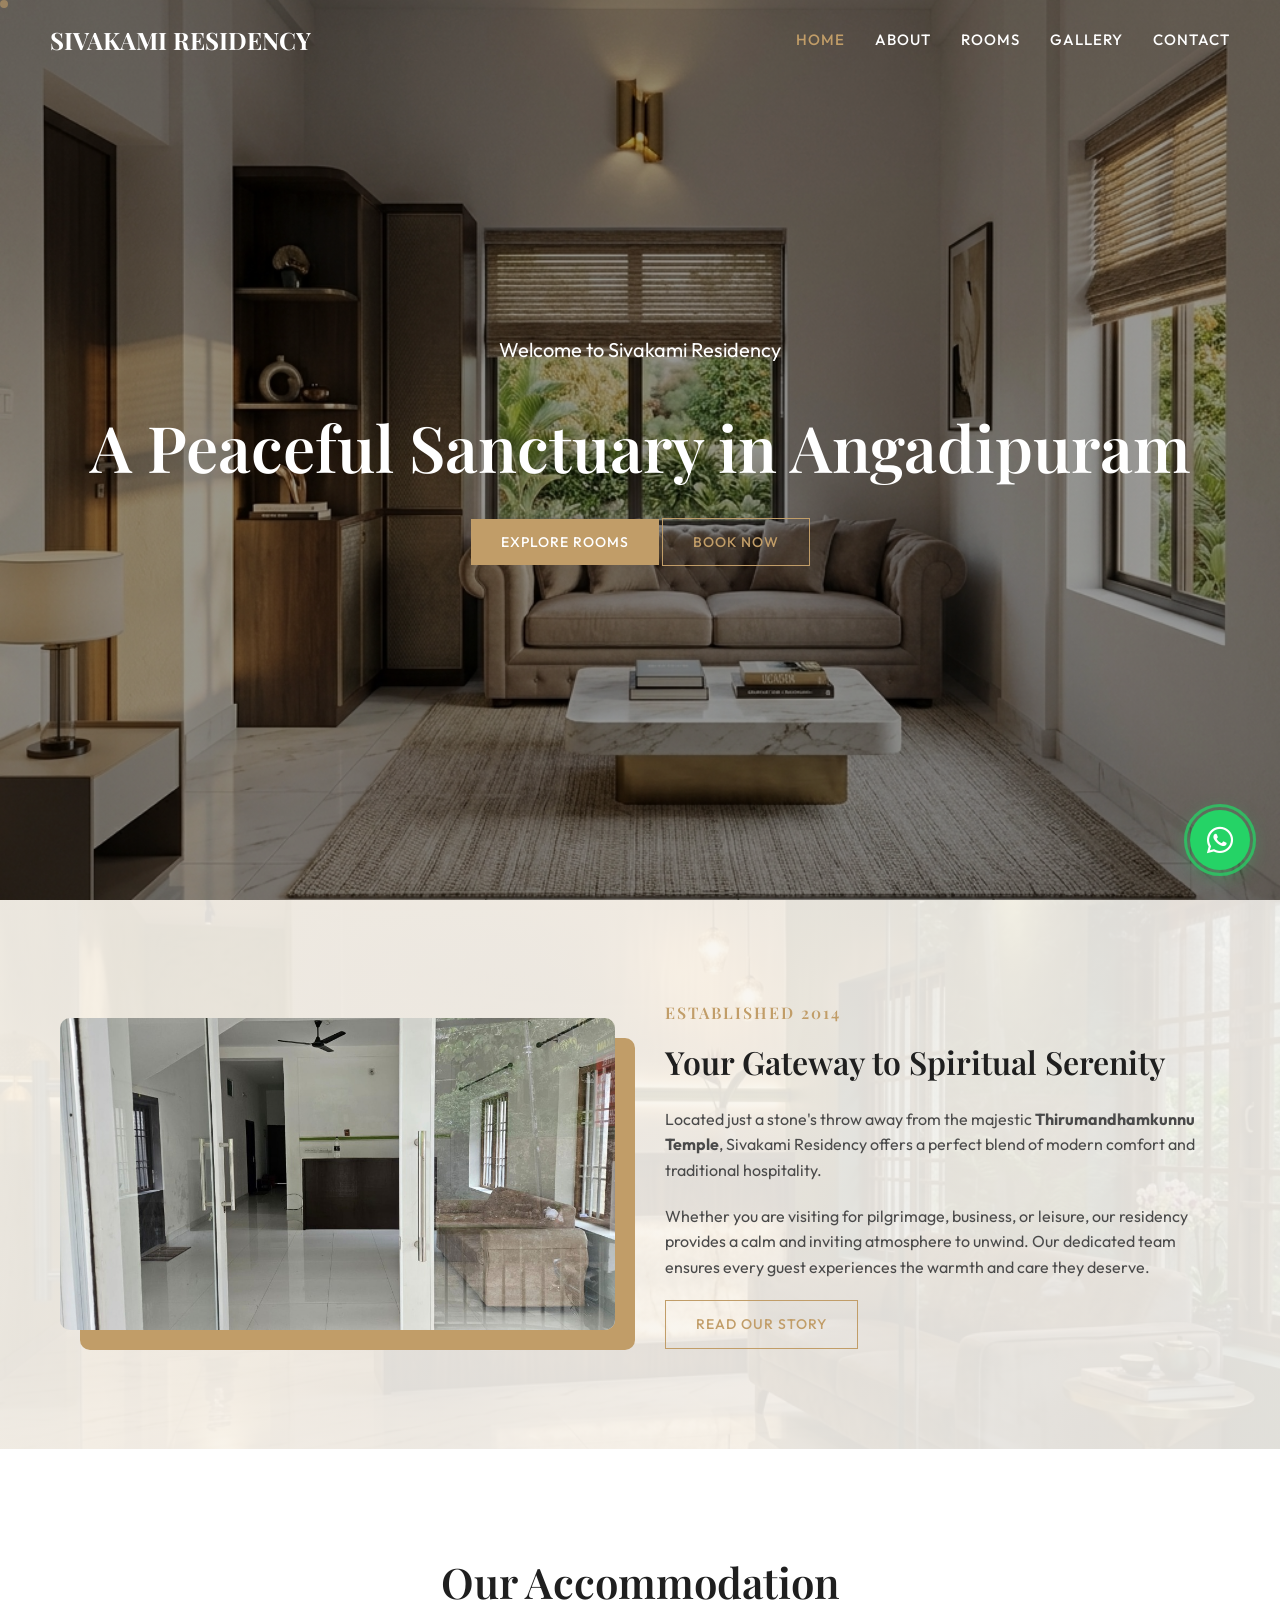
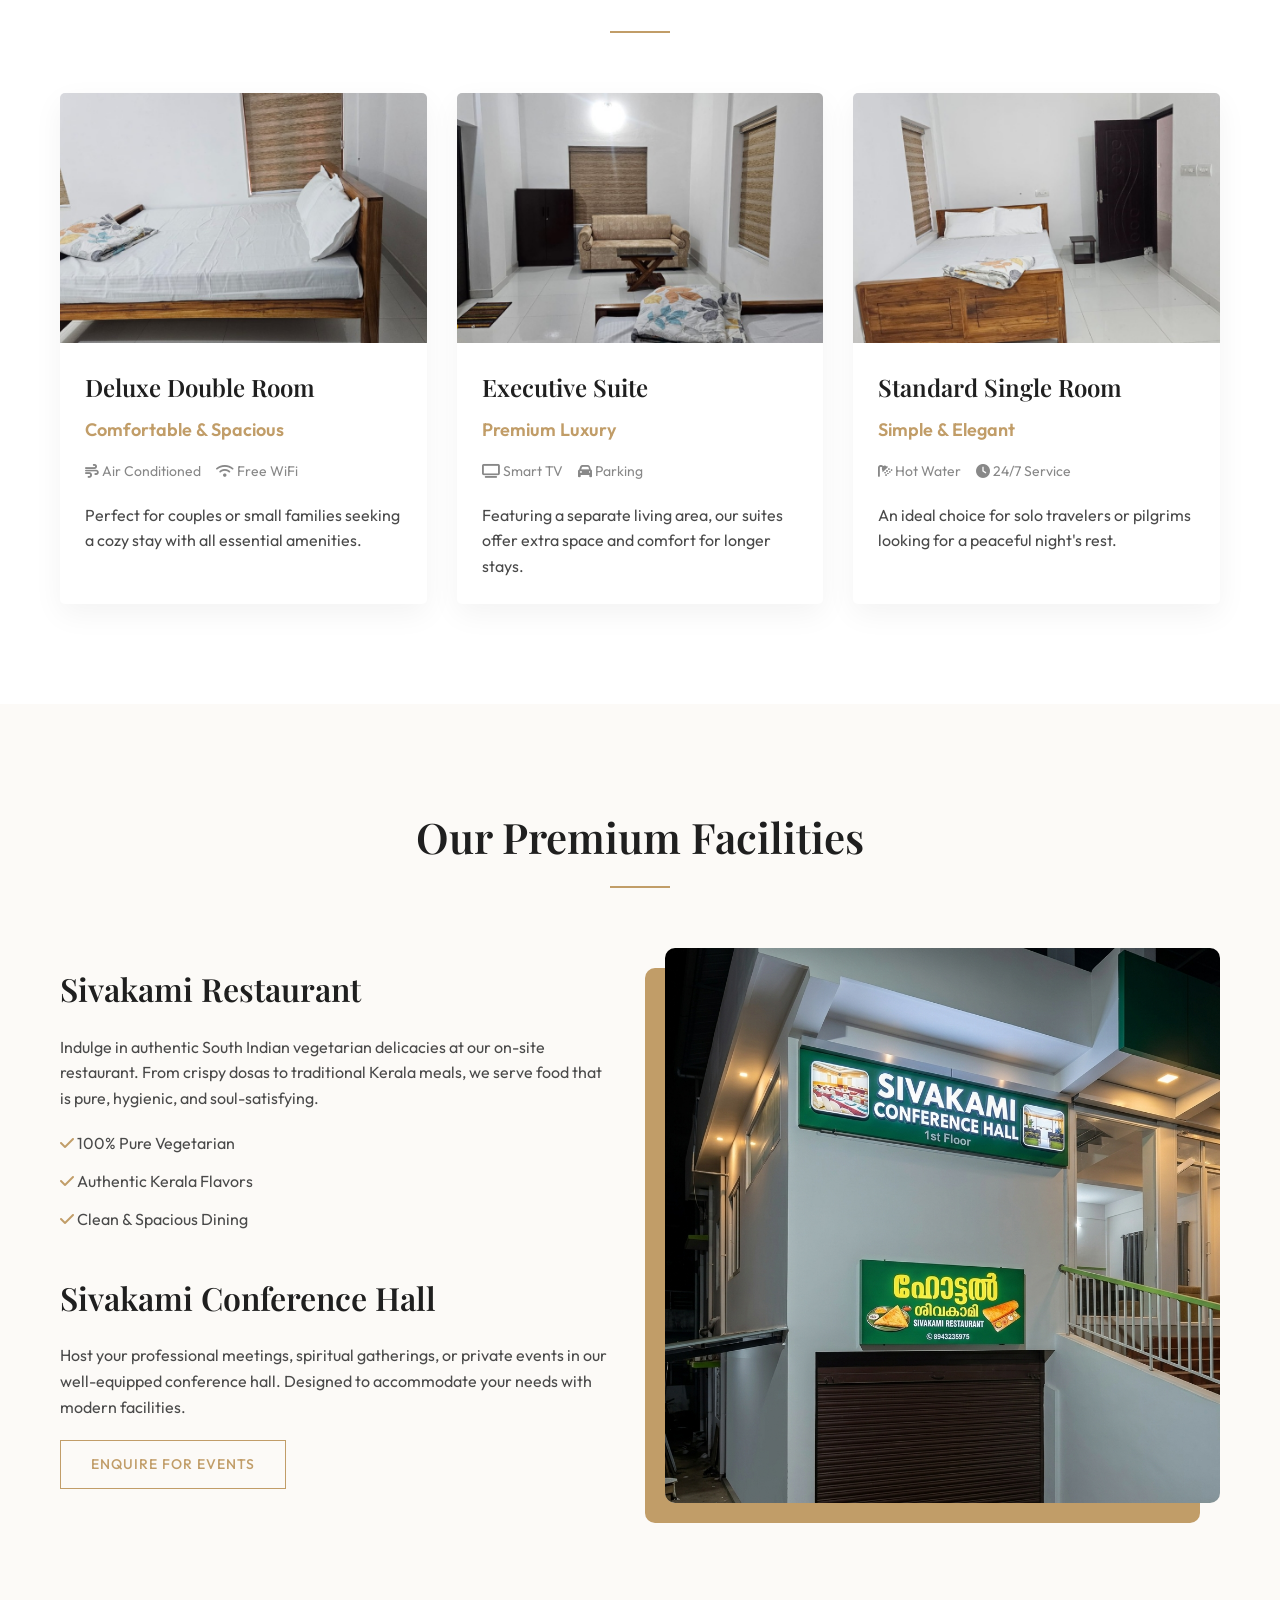
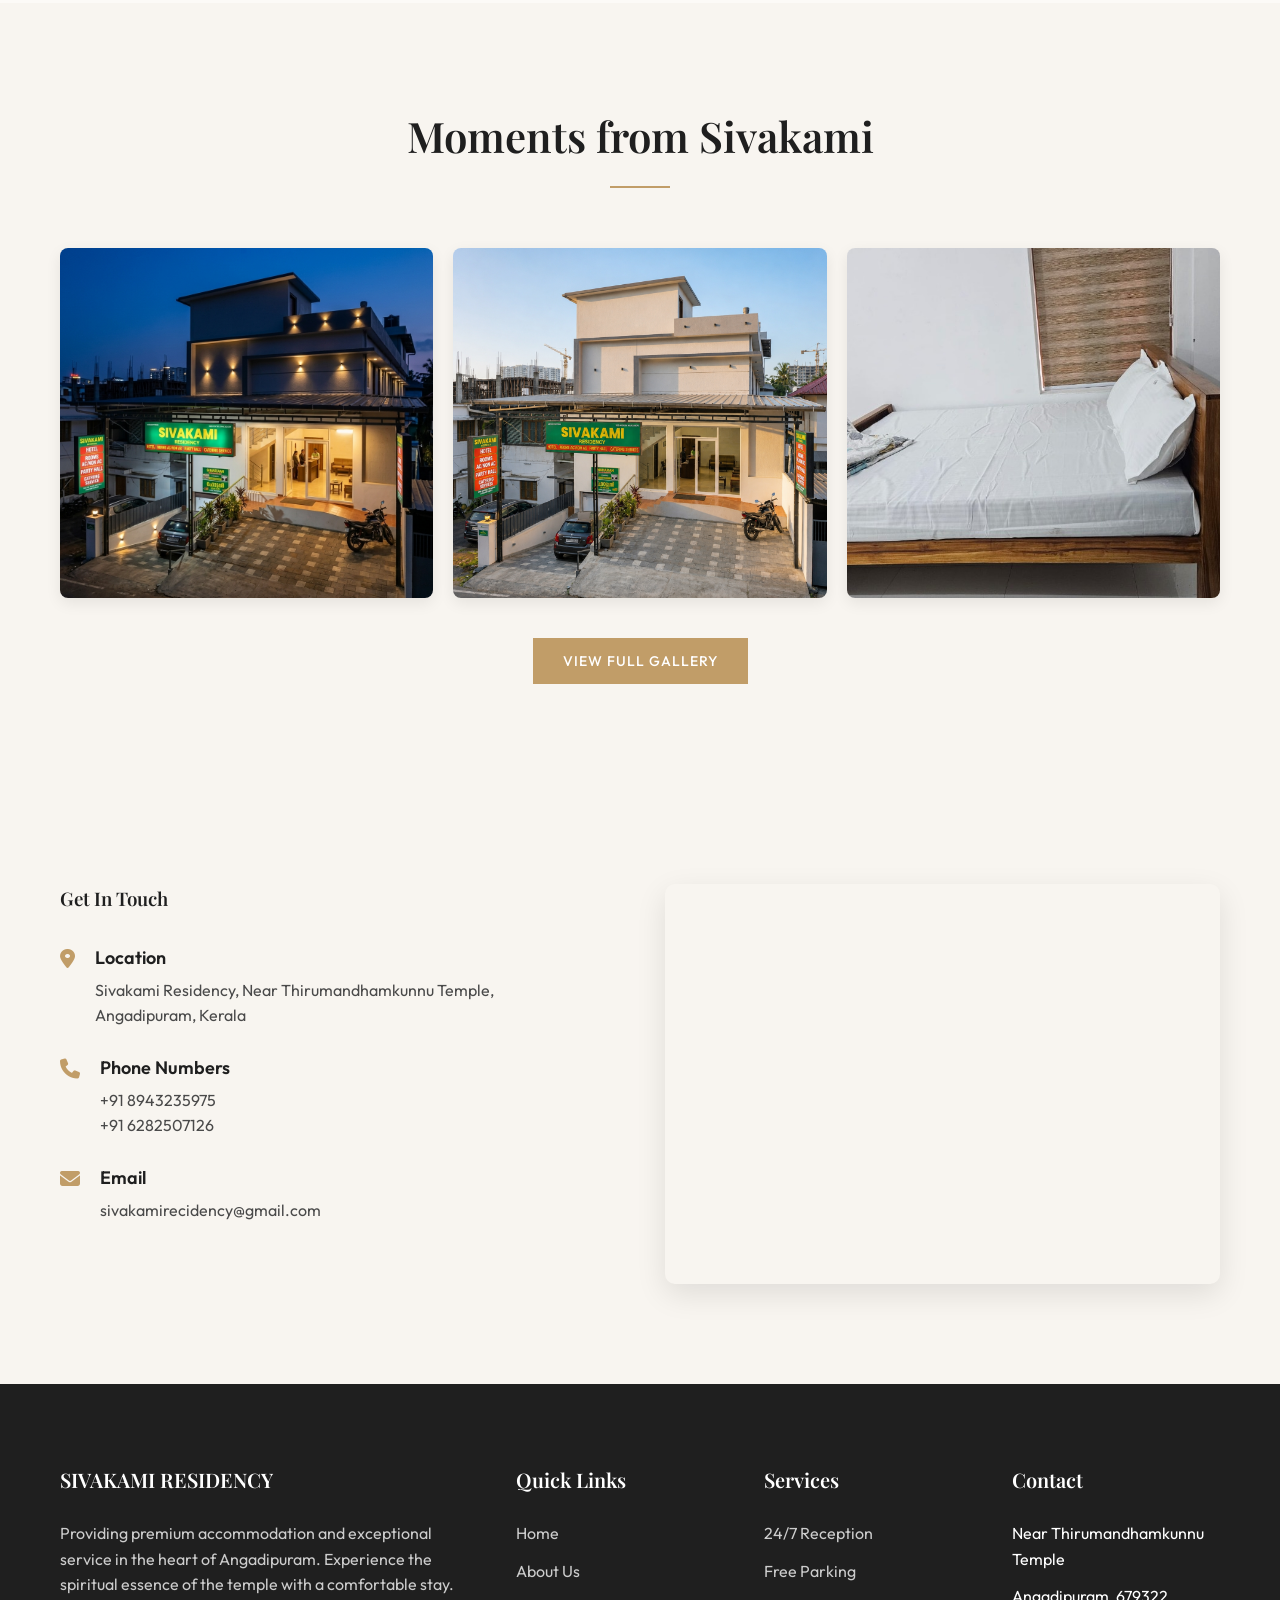
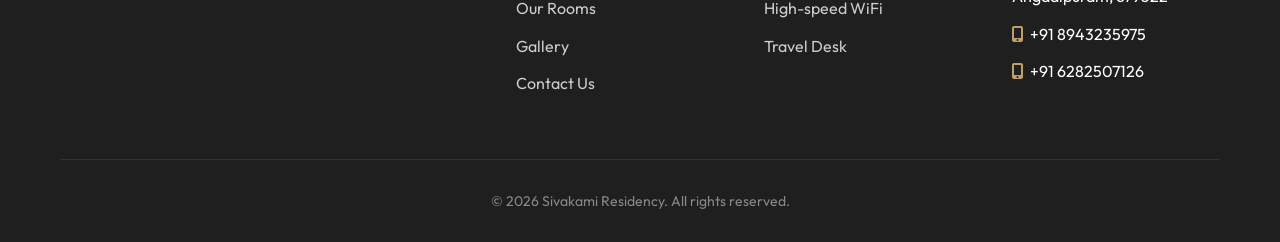
==== commit 394bc514: "no added" ====
--- a/index.html
+++ b/index.html
@@ -23,7 +23,7 @@
         "postalCode": "679322",
         "addressCountry": "IN"
       },
-      "telephone": "+916282507126",
+      "telephone": "+918943235975",
       "email": "sivakamirecidency@gmail.com",
       "url": "https://sivakamiresidency.com/",
       "image": "https://sivakamiresidency.com/assets/images/gallery_9.webp",
@@ -78,11 +78,23 @@
 
 <body>
 
+    <!-- Loading Animation -->
+    <div class="loader-wrapper">
+        <div class="loader-spinner"></div>
+        <div class="loader-text">LOADING</div>
+    </div>
+
+    <!-- Custom Cursor Dot -->
+    <div class="cursor-dot"></div>
+
     <!-- Floating WhatsApp -->
-    <a href="https://wa.me/916282507126" class="whatsapp-float" target="_blank" rel="noopener"
-        aria-label="Chat with us on WhatsApp">
-        <i class="fa-brands fa-whatsapp" aria-hidden="true"></i>
-    </a>
+    <div class="whatsapp-wrapper">
+        <span class="whatsapp-label">Contact Us</span>
+        <a href="https://wa.me/918943235975" class="whatsapp-float" target="_blank" rel="noopener"
+            aria-label="Chat with us on WhatsApp">
+            <i class="fa-brands fa-whatsapp" aria-hidden="true"></i>
+        </a>
+    </div>
 
     <!-- Floating Social Links (Left) -->
 
@@ -257,8 +269,8 @@
                         <i class="fa-solid fa-phone"></i>
                         <div class="info-content">
                             <h4>Phone Numbers</h4>
+                            <p><a href="tel:+918943235975">+91 8943235975</a></p>
                             <p><a href="tel:+916282507126">+91 6282507126</a></p>
-                            <p><a href="tel:+918943235975">+91 89432 35975</a></p>
                         </div>
                     </div>
                     <div class="info-item">
@@ -318,7 +330,8 @@
                     <ul class="footer-links">
                         <li>Near Thirumandhamkunnu Temple</li>
                         <li>Angadipuram, 679322</li>
-                        <li>Mob: 6282507126</li>
+                        <li><i class="fa-solid fa-mobile-screen-button" style="color:var(--primary);margin-right:6px;"></i>+91 8943235975</li>
+                        <li><i class="fa-solid fa-mobile-screen-button" style="color:var(--primary);margin-right:6px;"></i>+91 6282507126</li>
                     </ul>
                 </div>
             </div>
--- a/css/style.css
+++ b/css/style.css
@@ -12,10 +12,19 @@
     --header-height: 80px;
 }
 
-.whatsapp-float {
+/* ===== WhatsApp Floating Button ===== */
+.whatsapp-wrapper {
     position: fixed;
     bottom: 30px;
     right: 30px;
+    z-index: 1001;
+    display: flex;
+    align-items: center;
+    gap: 12px;
+}
+
+.whatsapp-float {
+    position: relative;
     width: 60px;
     height: 60px;
     background-color: #25d366;
@@ -25,14 +34,75 @@
     align-items: center;
     justify-content: center;
     font-size: 30px;
-    box-shadow: 0 4px 15px rgba(0,0,0,0.2);
-    z-index: 1001;
-    transition: var(--transition);
+    box-shadow: 0 4px 20px rgba(37, 211, 102, 0.45);
+    transition: transform 0.3s ease, background-color 0.3s ease, box-shadow 0.3s ease;
+    animation: wa-bounce 2.8s ease-in-out infinite;
+    flex-shrink: 0;
+}
+
+/* Pulse ring */
+.whatsapp-float::before {
+    content: '';
+    position: absolute;
+    inset: -6px;
+    border-radius: 50%;
+    border: 3px solid rgba(37, 211, 102, 0.6);
+    animation: wa-pulse 2s ease-out infinite;
+    pointer-events: none;
+}
+
+/* Second pulse ring (delayed) */
+.whatsapp-float::after {
+    content: '';
+    position: absolute;
+    inset: -6px;
+    border-radius: 50%;
+    border: 3px solid rgba(37, 211, 102, 0.35);
+    animation: wa-pulse 2s ease-out 0.6s infinite;
+    pointer-events: none;
+}
+
+/* "Contact Us" tooltip label */
+.whatsapp-label {
+    background: #25d366;
+    color: #fff;
+    font-family: 'Outfit', sans-serif;
+    font-size: 13px;
+    font-weight: 600;
+    letter-spacing: 0.5px;
+    padding: 8px 14px;
+    border-radius: 30px;
+    white-space: nowrap;
+    box-shadow: 0 4px 15px rgba(37, 211, 102, 0.4);
+    opacity: 0;
+    transform: translateX(10px);
+    transition: opacity 0.3s ease, transform 0.3s ease;
+    pointer-events: none;
+    order: -1;
+}
+
+.whatsapp-wrapper:hover .whatsapp-label {
+    opacity: 1;
+    transform: translateX(0);
 }
 
 .whatsapp-float:hover {
-    transform: scale(1.1);
+    transform: scale(1.12);
     background-color: #128c7e;
+    box-shadow: 0 6px 25px rgba(18, 140, 126, 0.55);
+    animation-play-state: paused;
+}
+
+@keyframes wa-bounce {
+    0%, 100% { transform: translateY(0); }
+    30%       { transform: translateY(-7px); }
+    60%       { transform: translateY(-3px); }
+}
+
+@keyframes wa-pulse {
+    0%   { transform: scale(1);   opacity: 0.75; }
+    70%  { transform: scale(1.5); opacity: 0; }
+    100% { transform: scale(1.5); opacity: 0; }
 }
 
 * {
@@ -553,12 +623,20 @@
     }
 
 
+    .whatsapp-wrapper {
+        bottom: 20px;
+        right: 20px;
+    }
+
     .whatsapp-float {
         width: 50px;
         height: 50px;
-        bottom: 20px;
-        right: 20px;
         font-size: 24px;
+    }
+
+    .whatsapp-label {
+        font-size: 12px;
+        padding: 6px 12px;
     }
 
     .footer-grid {
@@ -577,3 +655,119 @@
         font-size: 13px;
     }
 }
+
+/* ========== LOADING PAGE ANIMATION ========== */
+.loader-wrapper {
+    position: fixed;
+    top: 0;
+    left: 0;
+    width: 100%;
+    height: 100%;
+    background: linear-gradient(135deg, var(--bg) 0%, #ffffff 100%);
+    display: flex;
+    align-items: center;
+    justify-content: center;
+    z-index: 9999;
+    opacity: 1;
+    transition: opacity 0.6s ease-out;
+    pointer-events: none;
+}
+
+.loader-wrapper.hidden {
+    opacity: 0;
+    pointer-events: none;
+}
+
+.loader-spinner {
+    width: 80px;
+    height: 80px;
+    border: 4px solid rgba(193, 157, 104, 0.2);
+    border-top: 4px solid var(--primary);
+    border-right: 4px solid var(--primary);
+    border-radius: 50%;
+    animation: spin 1s linear infinite;
+    position: relative;
+}
+
+.loader-spinner::before {
+    content: '';
+    position: absolute;
+    width: 50px;
+    height: 50px;
+    border: 3px solid rgba(193, 157, 104, 0.1);
+    border-top: 3px solid var(--primary-dark);
+    border-radius: 50%;
+    top: 50%;
+    left: 50%;
+    transform: translate(-50%, -50%);
+    animation: spin-reverse 1.5s linear infinite;
+}
+
+.loader-text {
+    position: absolute;
+    bottom: 80px;
+    font-family: 'Playfair Display', serif;
+    font-size: 16px;
+    color: var(--primary);
+    letter-spacing: 3px;
+    animation: fadeInOut 1.5s ease-in-out infinite;
+}
+
+@keyframes spin {
+    0% { transform: rotate(0deg); }
+    100% { transform: rotate(360deg); }
+}
+
+@keyframes spin-reverse {
+    0% { transform: translate(-50%, -50%) rotate(360deg); }
+    100% { transform: translate(-50%, -50%) rotate(0deg); }
+}
+
+@keyframes fadeInOut {
+    0%, 100% { opacity: 0.3; }
+    50% { opacity: 1; }
+}
+
+/* ========== MOUSE POINTER ANIMATION ========== */
+.cursor-dot {
+    position: fixed;
+    width: 8px;
+    height: 8px;
+    background: var(--primary);
+    border-radius: 50%;
+    pointer-events: none;
+    z-index: 9998;
+    opacity: 0.6;
+    transition: opacity 0.3s ease;
+}
+
+.cursor-dot.active {
+    width: 12px;
+    height: 12px;
+    background: var(--primary-dark);
+    opacity: 1;
+    box-shadow: 0 0 10px rgba(193, 157, 104, 0.5);
+}
+
+.cursor-dot-trail {
+    position: fixed;
+    width: 4px;
+    height: 4px;
+    background: var(--primary);
+    border-radius: 50%;
+    pointer-events: none;
+    z-index: 9997;
+    opacity: 0;
+    animation: trailFade 0.8s ease-out forwards;
+}
+
+@keyframes trailFade {
+    0% {
+        opacity: 0.4;
+        transform: scale(1) translate(0, 0);
+    }
+    100% {
+        opacity: 0;
+        transform: scale(0.5) translate(0, 20px);
+    }
+}
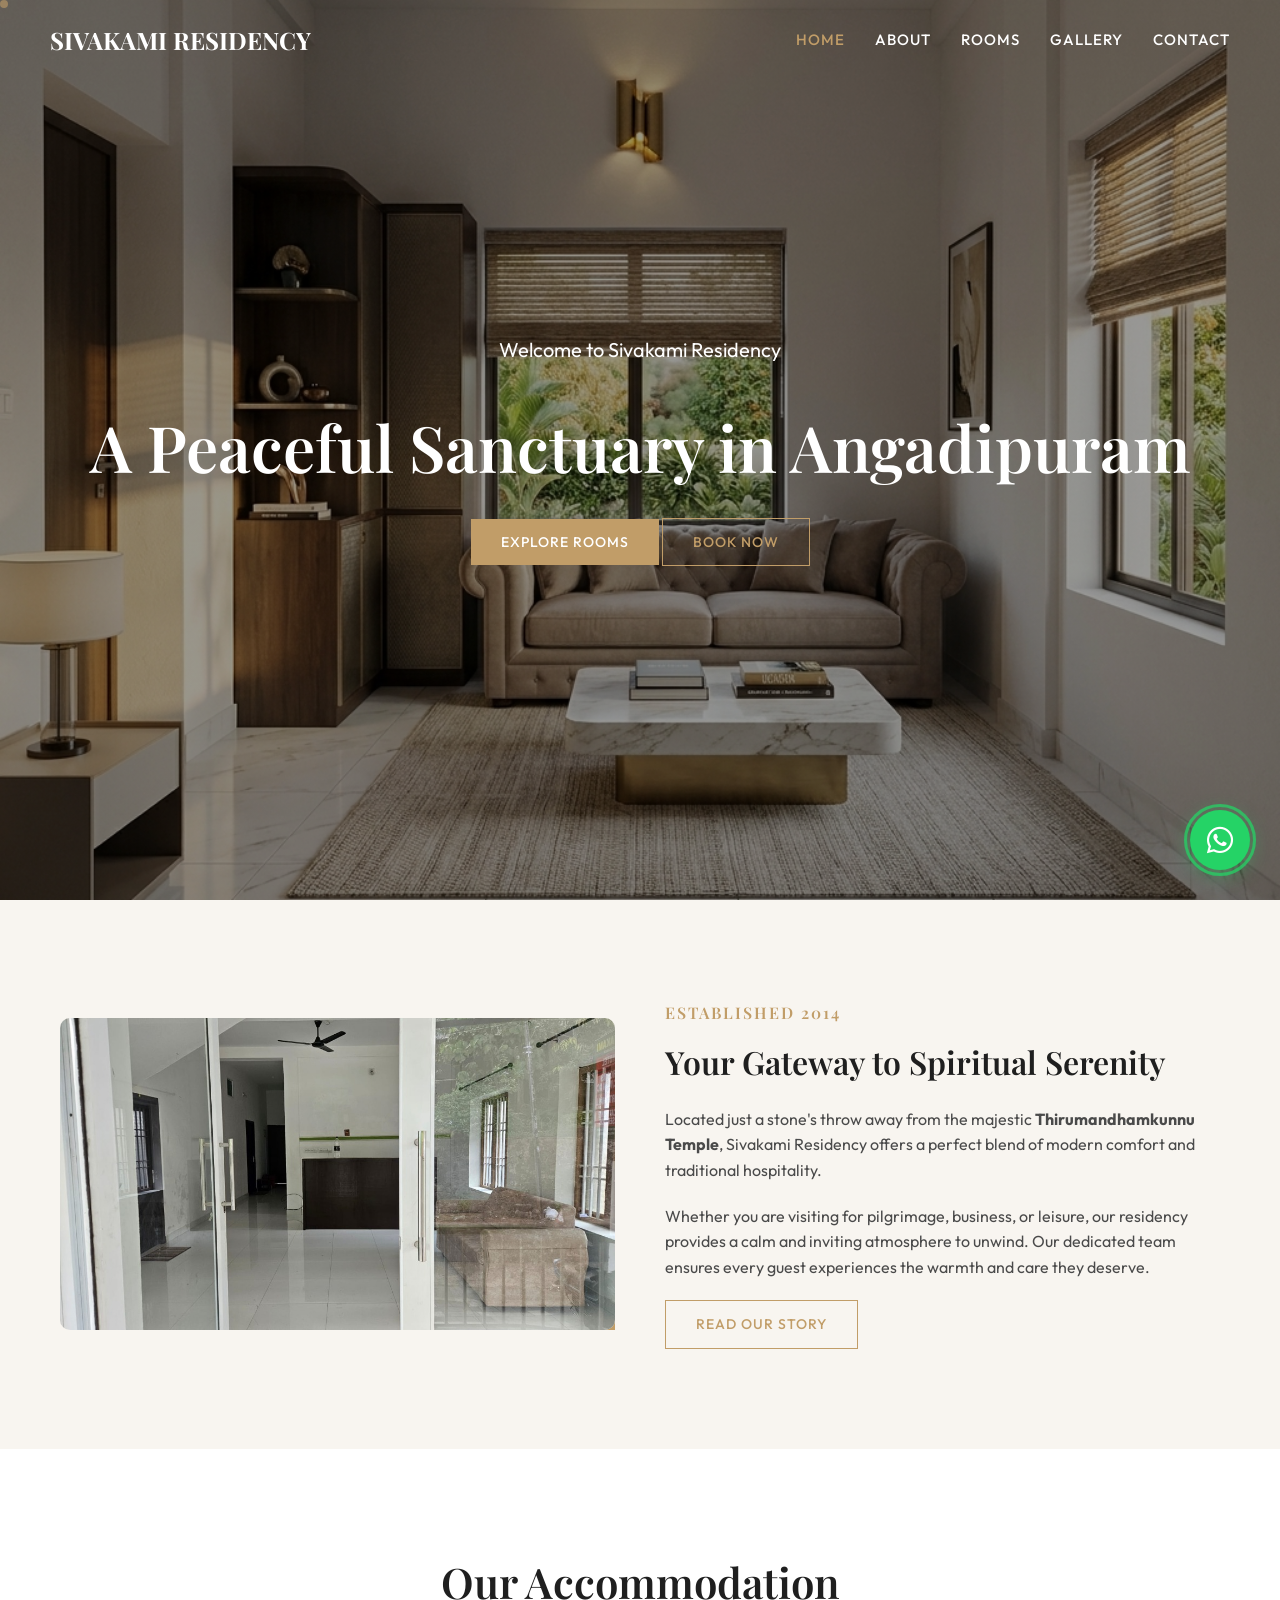
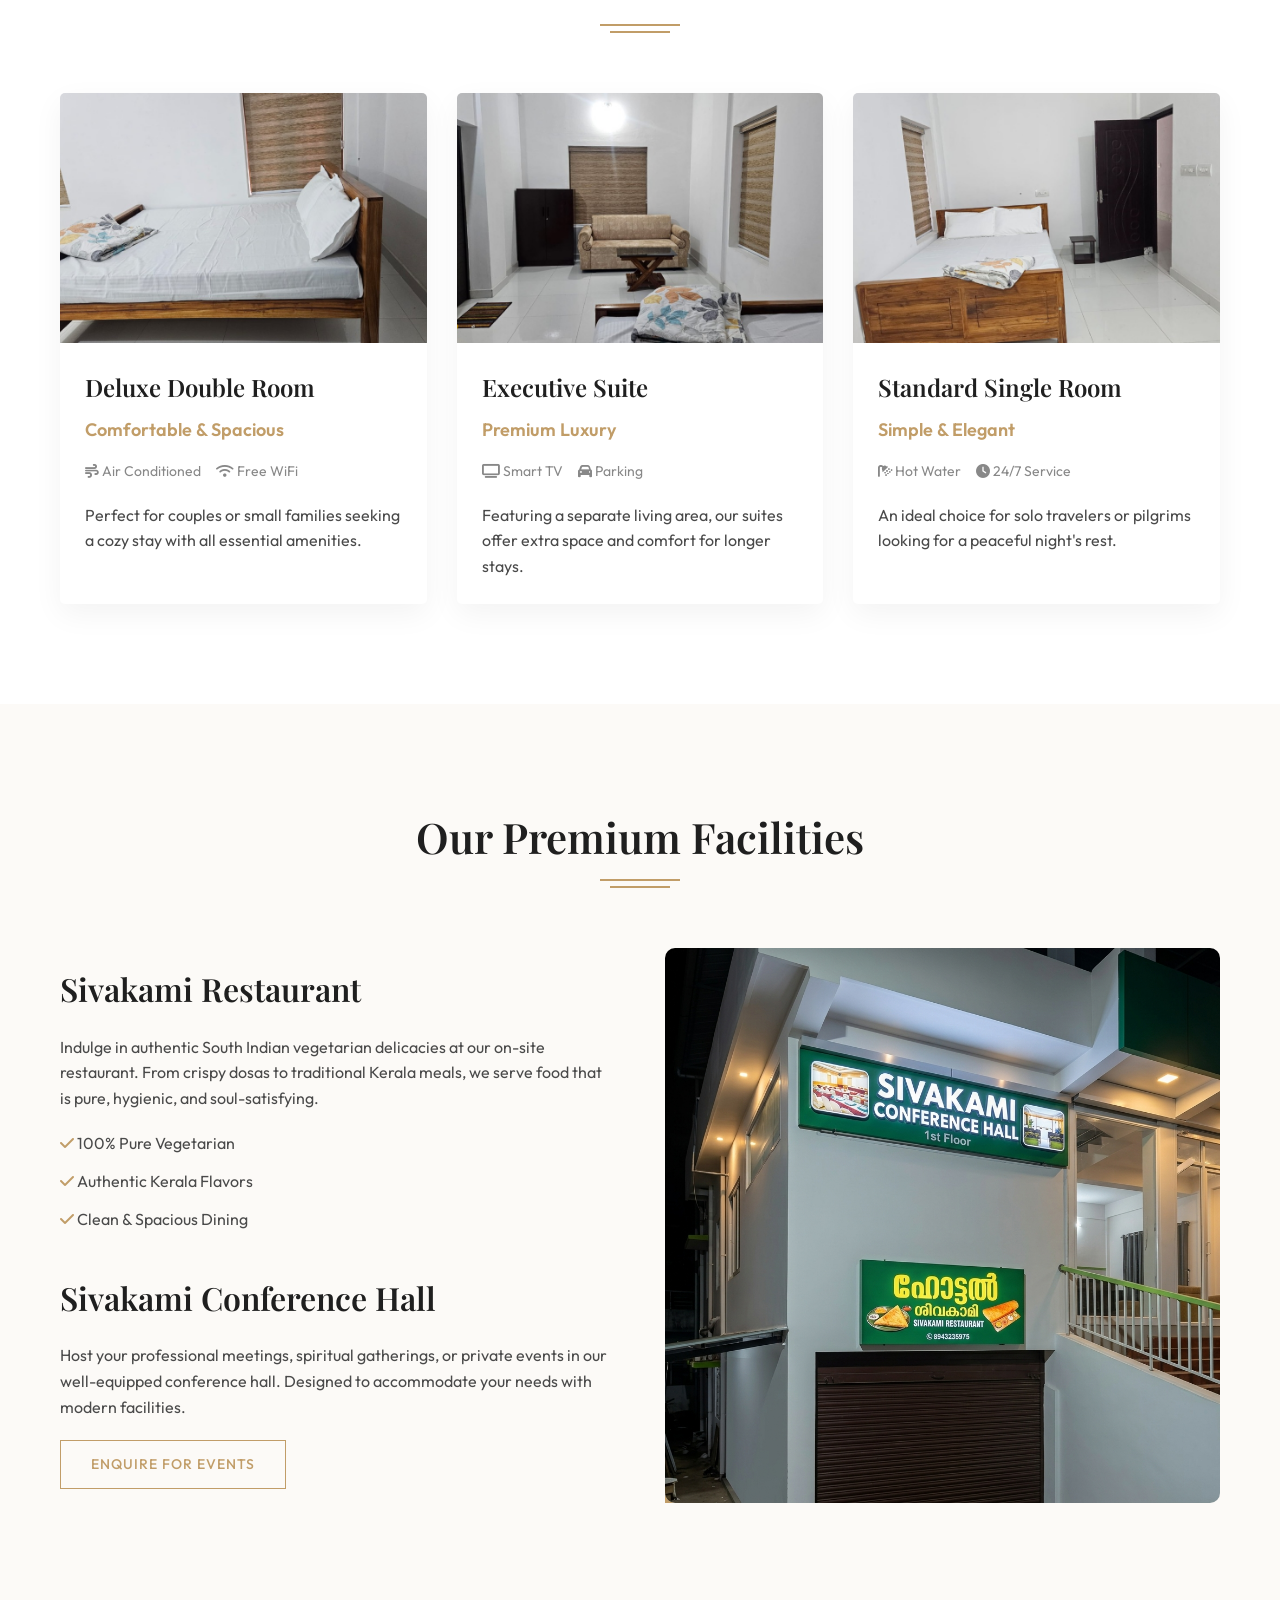
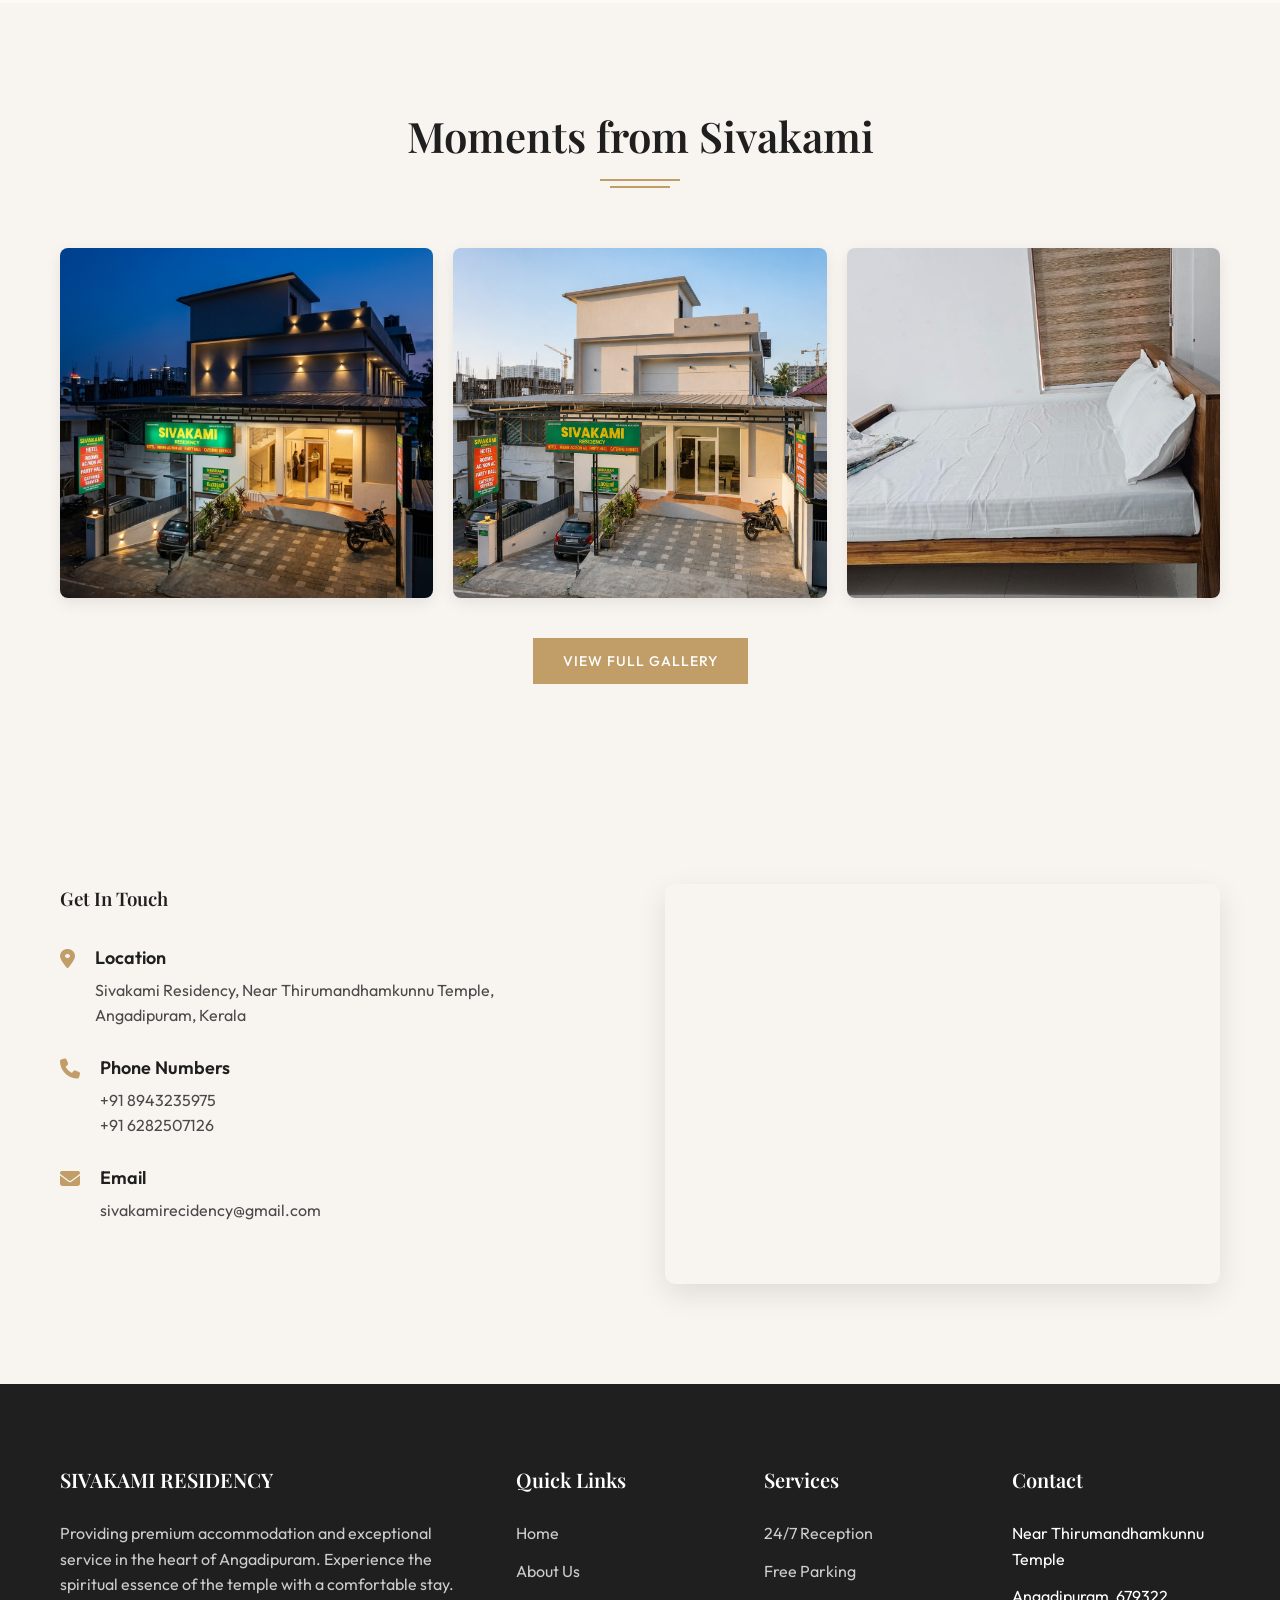
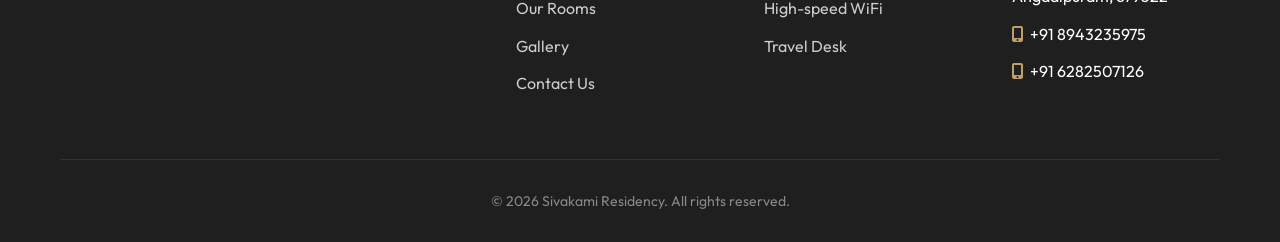
==== commit b541cd52: "updated" ====
--- a/index.html
+++ b/index.html
@@ -129,10 +129,10 @@
     <section id="about" style="background: linear-gradient(rgba(248, 245, 240, 0.9), rgba(248, 245, 240, 0.9)), url('assets/images/gallery_6.webp') center/cover fixed;">
         <div class="container">
             <div class="about-grid">
-                <div class="about-image">
+                <div class="about-image reveal-img-container">
                     <img src="assets/images/original_reception.webp" alt="Sivakami Residency Reception">
                 </div>
-                <div class="about-text">
+                <div class="about-text reveal reveal-right">
                     <p class="serif" style="color: var(--primary); letter-spacing: 2px; margin-bottom: 10px;">ESTABLISHED 2014</p>
                     <h3>Your Gateway to Spiritual Serenity</h3>
                     <p>Located just a stone's throw away from the majestic <strong>Thirumandhamkunnu Temple</strong>,
@@ -149,12 +149,12 @@
     <!-- Accommodation Section -->
     <section id="rooms" style="background-color: #fff;">
         <div class="container">
-            <div class="section-title">
+            <div class="section-title reveal reveal-up">
                 <h2>Our Accommodation</h2>
                 <div class="divider"></div>
             </div>
-            <div class="room-grid">
-                <div class="room-card">
+            <div class="room-grid stagger-container">
+                <div class="room-card reveal reveal-up">
                     <div class="room-img">
                         <img src="assets/images/original_bedroom_1.webp" alt="Deluxe Double Room Interior" loading="lazy">
                     </div>
@@ -169,7 +169,7 @@
                     </div>
                 </div>
                 <!-- Room 2 -->
-                <div class="room-card">
+                <div class="room-card reveal reveal-up">
                     <div class="room-img">
                         <img src="assets/images/original_living_room.webp" alt="Executive Suite Living Area" loading="lazy">
                     </div>
@@ -185,7 +185,7 @@
                     </div>
                 </div>
                 <!-- Room 3 -->
-                <div class="room-card">
+                <div class="room-card reveal reveal-up">
                     <div class="room-img">
                         <img src="assets/images/original_bedroom_2.webp" alt="Standard Single Room Bed" loading="lazy">
                     </div>
@@ -206,12 +206,12 @@
     <!-- Facilities & Dining Section -->
     <section id="facilities" style="background-color: #fcfaf7;">
         <div class="container">
-            <div class="section-title">
+            <div class="section-title reveal reveal-up">
                 <h2>Our Premium Facilities</h2>
                 <div class="divider"></div>
             </div>
             <div class="about-grid" style="margin-top: 40px;">
-                <div class="about-text">
+                <div class="about-text reveal reveal-left">
                     <h3>Sivakami Restaurant</h3>
                     <p>Indulge in authentic South Indian vegetarian delicacies at our on-site restaurant. From crispy dosas to traditional Kerala meals, we serve food that is pure, hygienic, and soul-satisfying.</p>
                     <ul class="footer-links" style="color: var(--text); margin-bottom: 20px;">
@@ -224,7 +224,7 @@
                     <p>Host your professional meetings, spiritual gatherings, or private events in our well-equipped conference hall. Designed to accommodate your needs with modern facilities.</p>
                     <a href="#contact" class="btn btn-outline">Enquire for Events</a>
                 </div>
-                <div class="about-image">
+                <div class="about-image reveal-img-container">
                     <img src="assets/images/gallery_3.webp" alt="Dining and Events at Sivakami" loading="lazy" style="box-shadow: -20px 20px 0 var(--primary);">
                 </div>
             </div>
@@ -234,19 +234,19 @@
     <!-- Gallery Section Teaser -->
     <section id="gallery">
         <div class="container">
-            <div class="section-title">
+            <div class="section-title reveal reveal-up">
                 <h2>Moments from Sivakami</h2>
                 <div class="divider"></div>
             </div>
-            <div class="gallery-grid">
-                <div class="gallery-item"><img src="assets/images/gallery_5.webp"
+            <div class="gallery-grid stagger-container">
+                <div class="gallery-item reveal reveal-up"><img src="assets/images/gallery_5.webp"
                         alt="Sivakami Residency Entrance" loading="lazy"></div>
-                <div class="gallery-item"><img src="assets/images/gallery_9.webp" alt="Sivakami Residency Front View"
+                <div class="gallery-item reveal reveal-up"><img src="assets/images/gallery_9.webp" alt="Sivakami Residency Front View"
                         loading="lazy"></div>
-                <div class="gallery-item"><img src="assets/images/original_bedroom_1.webp" alt="Premium Bedroom"
+                <div class="gallery-item reveal reveal-up"><img src="assets/images/original_bedroom_1.webp" alt="Premium Bedroom"
                         loading="lazy"></div>
             </div>
-            <div style="text-align: center; margin-top: 40px;">
+            <div style="text-align: center; margin-top: 40px;" class="reveal reveal-up">
                 <a href="gallery.html" class="btn">View Full Gallery</a>
             </div>
         </div>
@@ -256,7 +256,7 @@
     <section id="contact">
         <div class="container">
             <div class="contact-grid">
-                <div class="contact-info">
+                <div class="contact-info reveal reveal-left">
                     <h3>Get In Touch</h3>
                     <div class="info-item">
                         <i class="fa-solid fa-location-dot"></i>
@@ -282,7 +282,7 @@
                     </div>
                 </div>
                 <!-- Map Integration (Now on the right) -->
-                <div class="map-container" style="border-radius: 10px; overflow: hidden; box-shadow: 0 10px 30px rgba(0,0,0,0.1); height: 100%; min-height: 400px;">
+                <div class="map-container reveal reveal-right" style="border-radius: 10px; overflow: hidden; box-shadow: 0 10px 30px rgba(0,0,0,0.1); height: 100%; min-height: 400px;">
                     <iframe 
                         src="https://maps.google.com/maps?q=10.980045844305605,76.20141394232101&z=17&t=k&output=embed" 
                         width="100%" 
--- a/css/style.css
+++ b/css/style.css
@@ -252,11 +252,13 @@
     background: linear-gradient(rgba(0,0,0,0.4), rgba(0,0,0,0.4)), url('../assets/images/living_room.webp');
     background-size: cover;
     background-position: center;
+    background-attachment: fixed; /* Parallax effect */
     display: flex;
     align-items: center;
     justify-content: center;
     text-align: center;
     color: var(--white);
+    overflow: hidden;
 }
 
 .hero-content h1 {
@@ -287,6 +289,15 @@
         opacity: 1;
         transform: translateY(0);
     }
+}
+
+@keyframes float {
+    0%, 100% { transform: translateY(0); }
+    50% { transform: translateY(-10px); }
+}
+
+.hero-content {
+    animation: float 6s ease-in-out infinite;
 }
 
 /* Section Common */
@@ -729,6 +740,7 @@
 }
 
 /* ========== MOUSE POINTER ANIMATION ========== */
+/* ========== MOUSE POINTER ANIMATION ========== */
 .cursor-dot {
     position: fixed;
     width: 8px;
@@ -771,3 +783,98 @@
         transform: scale(0.5) translate(0, 20px);
     }
 }
+
+/* ========== ADVANCED REVEAL ANIMATIONS ========== */
+.reveal {
+    opacity: 0;
+    transition: all 1s cubic-bezier(0.215, 0.61, 0.355, 1);
+}
+
+.reveal-up {
+    transform: translateY(40px);
+}
+
+.reveal-down {
+    transform: translateY(-40px);
+}
+
+.reveal-left {
+    transform: translateX(-40px);
+}
+
+.reveal-right {
+    transform: translateX(40px);
+}
+
+.reveal.active {
+    opacity: 1;
+    transform: translate(0, 0);
+}
+
+/* Staggered delay for child elements */
+.stagger-container .reveal {
+    transition-delay: calc(var(--delay) * 0.1s);
+}
+
+/* Section Title Animation */
+.section-title h2 {
+    position: relative;
+    display: inline-block;
+}
+
+.section-title h2::after {
+    content: '';
+    position: absolute;
+    bottom: -10px;
+    left: 50%;
+    width: 0;
+    height: 2px;
+    background: var(--primary);
+    transform: translateX(-50%);
+    transition: width 0.8s ease-out 0.5s;
+}
+
+.section-title.active h2::after {
+    width: 80px;
+}
+
+/* Image Reveal Effect */
+.reveal-img-container {
+    position: relative;
+    overflow: hidden;
+}
+
+.reveal-img-container::after {
+    content: '';
+    position: absolute;
+    top: 0;
+    left: 0;
+    width: 100%;
+    height: 100%;
+    background: var(--primary);
+    transform: scaleX(0);
+    transform-origin: left;
+    transition: transform 0.6s cubic-bezier(0.77, 0, 0.175, 1);
+}
+
+.reveal-img-container.active::after {
+    transform: scaleX(1);
+    transform-origin: right;
+    animation: revealImg 0.6s cubic-bezier(0.77, 0, 0.175, 1) forwards;
+}
+
+@keyframes revealImg {
+    0% { transform: scaleX(0); transform-origin: left; }
+    50% { transform: scaleX(1); transform-origin: left; }
+    51% { transform: scaleX(1); transform-origin: right; }
+    100% { transform: scaleX(0); transform-origin: right; }
+}
+
+.reveal-img-container img {
+    opacity: 0;
+    transition: opacity 0.1s 0.3s;
+}
+
+.reveal-img-container.active img {
+    opacity: 1;
+}
